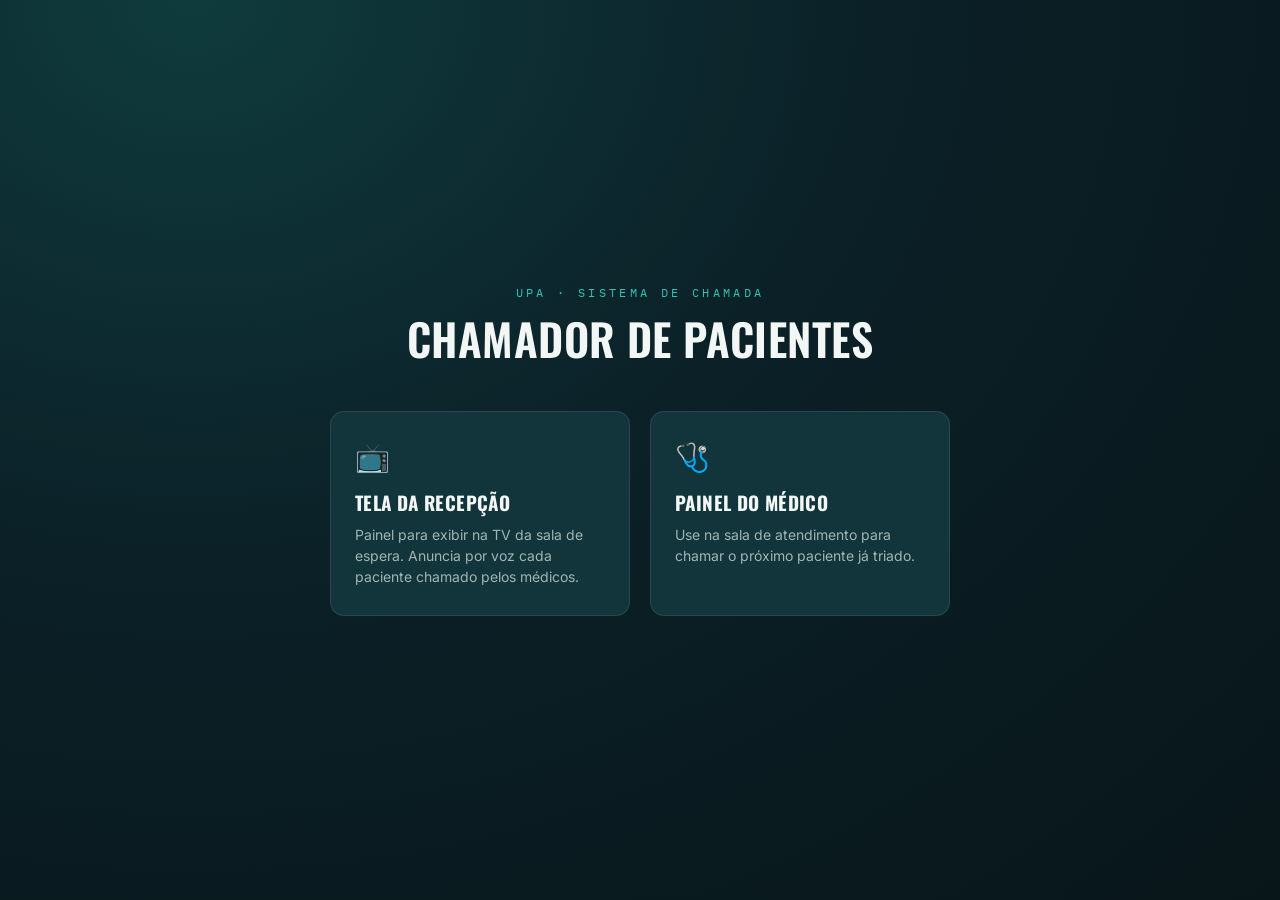
==== index.html @ a8282a75 "Add files via upload" ====
<!DOCTYPE html>
<html lang="pt-BR">
<head>
<meta charset="UTF-8">
<meta name="viewport" content="width=device-width, initial-scale=1.0">
<title>Chamador de Pacientes · UPA</title>
<link rel="preconnect" href="https://fonts.googleapis.com">
<link rel="preconnect" href="https://fonts.gstatic.com" crossorigin>
<link href="https://fonts.googleapis.com/css2?family=Oswald:wght@500;600;700&family=Inter:wght@400;500;600;700&family=IBM+Plex+Mono:wght@400;500&display=swap" rel="stylesheet">
<style>
  :root{
    --bg-0:#081619;
    --bg-1:#0B2027;
    --bg-2:#0F3B3D;
    --card:#12343B;
    --card-2:#163C42;
    --line:rgba(242,247,245,0.10);
    --ink:#F2F7F5;
    --ink-dim:#9FB6B4;
    --ink-dimmer:#6E8B89;
    --amber:#F2A93B;
    --amber-dim:#8A6321;
    --teal:#2EC4B6;
    --danger:#E1595A;
    --radius:14px;
  }
  *{box-sizing:border-box;}
  html,body{height:100%;}
  body{
    margin:0;
    background:radial-gradient(120% 140% at 15% 0%, var(--bg-2) 0%, var(--bg-1) 45%, var(--bg-0) 100%);
    color:var(--ink);
    font-family:'Inter',system-ui,sans-serif;
    min-height:100vh;
    -webkit-font-smoothing:antialiased;
  }
  .mono{font-family:'IBM Plex Mono',monospace;}
  .display-font{font-family:'Oswald',sans-serif; text-transform:uppercase; letter-spacing:0.02em;}
  button{font-family:inherit; cursor:pointer;}
  input{font-family:inherit;}
  a{color:inherit;}

  /* ---------- layout shells ---------- */
  #app{min-height:100vh; display:flex; flex-direction:column;}
  .hidden{display:none !important;}

  /* ---------- MODE SELECT ---------- */
  .select-wrap{
    flex:1; display:flex; flex-direction:column; align-items:center; justify-content:center;
    padding:32px 20px; gap:40px; text-align:center;
  }
  .select-eyebrow{
    color:var(--teal); font-family:'IBM Plex Mono',monospace; font-size:12px;
    letter-spacing:0.28em; text-transform:uppercase;
  }
  .select-title{
    font-family:'Oswald',sans-serif; font-weight:600; text-transform:uppercase;
    font-size:clamp(28px,5vw,44px); letter-spacing:0.01em; margin:6px 0 0 0;
  }
  .select-cards{
    display:flex; gap:20px; flex-wrap:wrap; justify-content:center; max-width:760px;
  }
  .select-card{
    width:300px; background:var(--card); border:1px solid var(--line); border-radius:var(--radius);
    padding:28px 24px; text-align:left; transition:transform .15s ease, border-color .15s ease, background .15s ease;
    text-decoration:none; display:block;
  }
  .select-card:hover{transform:translateY(-3px); border-color:var(--teal); background:var(--card-2);}
  .select-card .icon{font-size:28px; display:block; margin-bottom:14px;}
  .select-card h3{font-family:'Oswald',sans-serif; text-transform:uppercase; font-size:19px; margin:0 0 8px 0; letter-spacing:0.02em;}
  .select-card p{color:var(--ink-dim); font-size:14px; line-height:1.5; margin:0;}

  /* ---------- RECEPTION ---------- */
  .rec-wrap{flex:1; display:flex; flex-direction:column; padding:28px clamp(20px,4vw,56px); position:relative;}
  .rec-header{display:flex; align-items:center; justify-content:space-between; margin-bottom:clamp(20px,4vh,48px);}
  .brand{display:flex; align-items:center; gap:10px;}
  .brand .dot{width:9px; height:9px; border-radius:50%; background:var(--teal); box-shadow:0 0 0 4px rgba(46,196,182,0.15);}
  .brand span{font-family:'IBM Plex Mono',monospace; font-size:13px; letter-spacing:0.14em; color:var(--ink-dim); text-transform:uppercase;}
  .rec-clock{font-family:'IBM Plex Mono',monospace; font-size:15px; color:var(--ink-dim);}

  .rec-body{flex:1; display:grid; grid-template-columns:1.6fr 1fr; gap:clamp(20px,3vw,40px); min-height:0;}
  @media (max-width:820px){ .rec-body{grid-template-columns:1fr;} }

  .now-card{
    background:linear-gradient(180deg, var(--card-2) 0%, var(--card) 100%);
    border:1px solid var(--line); border-radius:20px;
    display:flex; flex-direction:column; align-items:center; justify-content:center;
    padding:clamp(24px,5vh,60px) 20px; text-align:center; position:relative; overflow:hidden;
  }
  .now-card::before{
    content:""; position:absolute; inset:0;
    background:radial-gradient(60% 60% at 50% 0%, rgba(242,169,59,0.10), transparent 70%);
    pointer-events:none;
  }
  .now-eyebrow{
    font-family:'IBM Plex Mono',monospace; font-size:13px; letter-spacing:0.3em; color:var(--amber);
    text-transform:uppercase; margin-bottom:18px;
  }
  .now-sala{
    font-family:'Oswald',sans-serif; font-weight:500; text-transform:uppercase;
    font-size:clamp(18px,2.4vw,26px); color:var(--ink-dim); letter-spacing:0.1em; margin-bottom:6px;
  }
  .now-sala b{color:var(--teal); font-weight:600;}
  .now-name{
    font-family:'Oswald',sans-serif; font-weight:700; text-transform:uppercase;
    font-size:clamp(34px,7vw,88px); line-height:1.02; letter-spacing:0.01em; color:var(--ink);
    margin:10px 0 0 0; word-break:break-word;
  }
  .now-name .letter{
    display:inline-block; opacity:0; transform:translateY(18px);
    animation:letterIn .45s cubic-bezier(.2,.8,.2,1) forwards;
  }
  @keyframes letterIn{ to{opacity:1; transform:translateY(0);} }
  .now-empty{color:var(--ink-dimmer); font-family:'Oswald',sans-serif; text-transform:uppercase; font-size:clamp(20px,3vw,30px); letter-spacing:0.05em;}
  .now-time{margin-top:22px; font-family:'IBM Plex Mono',monospace; font-size:13px; color:var(--ink-dimmer);}

  .hist-card{background:var(--card); border:1px solid var(--line); border-radius:20px; padding:22px; display:flex; flex-direction:column; min-height:0;}
  .hist-title{font-family:'IBM Plex Mono',monospace; font-size:12px; letter-spacing:0.2em; color:var(--ink-dimmer); text-transform:uppercase; margin-bottom:14px;}
  .hist-list{list-style:none; margin:0; padding:0; overflow-y:auto; flex:1; display:flex; flex-direction:column; gap:2px;}
  .hist-item{display:flex; align-items:baseline; justify-content:space-between; gap:12px; padding:13px 4px; border-bottom:1px solid var(--line);}
  .hist-item:last-child{border-bottom:none;}
  .hist-name{font-weight:600; font-size:16px;}
  .hist-meta{display:flex; align-items:baseline; gap:10px; flex-shrink:0;}
  .hist-sala{font-family:'IBM Plex Mono',monospace; font-size:13px; color:var(--teal);}
  .hist-time{font-family:'IBM Plex Mono',monospace; font-size:12px; color:var(--ink-dimmer);}
  .hist-empty{color:var(--ink-dimmer); font-size:14px; padding:8px 4px;}

  .rec-overlay{
    position:absolute; inset:0; background:var(--bg-0); display:flex; flex-direction:column;
    align-items:center; justify-content:center; gap:18px; text-align:center; padding:24px; z-index:10;
  }
  .rec-overlay p{color:var(--ink-dim); max-width:380px; font-size:14px; line-height:1.5; margin:0;}
  .btn-activate{
    background:var(--amber); color:#231402; border:none; border-radius:10px; padding:16px 30px;
    font-family:'Oswald',sans-serif; text-transform:uppercase; letter-spacing:0.05em; font-weight:600; font-size:16px;
  }
  .btn-activate:hover{filter:brightness(1.08);}
  .back-link-rec{position:absolute; top:20px; right:24px; font-size:12px; color:var(--ink-dimmer); font-family:'IBM Plex Mono',monospace; text-decoration:none;}

  /* ---------- DOCTOR PANEL ---------- */
  .doc-wrap{flex:1; display:flex; justify-content:center; padding:24px 16px 60px;}
  .doc-col{width:100%; max-width:460px; display:flex; flex-direction:column; gap:18px;}
  .doc-header{display:flex; align-items:center; justify-content:space-between; padding:6px 2px 8px;}
  .doc-header a{font-size:12px; color:var(--ink-dimmer); font-family:'IBM Plex Mono',monospace; text-decoration:none;}
  .doc-title{font-family:'Oswald',sans-serif; text-transform:uppercase; font-weight:600; font-size:22px; letter-spacing:0.02em; margin:0;}

  .doc-card{background:var(--card); border:1px solid var(--line); border-radius:var(--radius); padding:22px;}
  .field{margin-bottom:16px;}
  .field:last-child{margin-bottom:0;}
  .field label{display:block; font-size:12px; letter-spacing:0.1em; text-transform:uppercase; color:var(--ink-dimmer); margin-bottom:8px; font-family:'IBM Plex Mono',monospace;}
  .field input{
    width:100%; background:var(--bg-1); border:1px solid var(--line); border-radius:9px; color:var(--ink);
    padding:13px 14px; font-size:16px; outline:none; transition:border-color .15s ease;
  }
  .field input:focus{border-color:var(--teal);}
  .field.sala input{max-width:120px; text-align:center; font-family:'IBM Plex Mono',monospace; font-size:18px;}

  .btn-call{
    width:100%; background:var(--teal); color:#04211E; border:none; border-radius:10px;
    padding:16px; font-family:'Oswald',sans-serif; text-transform:uppercase; letter-spacing:0.05em;
    font-weight:600; font-size:17px; margin-top:6px; transition:filter .15s ease, transform .1s ease;
  }
  .btn-call:hover{filter:brightness(1.08);}
  .btn-call:active{transform:scale(0.99);}
  .btn-call:disabled{background:var(--card-2); color:var(--ink-dimmer); cursor:not-allowed;}

  .toast{
    font-size:13px; color:var(--teal); font-family:'IBM Plex Mono',monospace; text-align:center;
    min-height:18px; opacity:0; transition:opacity .2s ease;
  }
  .toast.show{opacity:1;}
  .toast.err{color:var(--danger);}

  .mine-title{font-family:'IBM Plex Mono',monospace; font-size:12px; letter-spacing:0.16em; color:var(--ink-dimmer); text-transform:uppercase; margin:4px 2px 2px;}
  .mine-list{list-style:none; margin:0; padding:0; display:flex; flex-direction:column; gap:8px;}
  .mine-item{
    background:var(--card); border:1px solid var(--line); border-radius:10px; padding:12px 14px;
    display:flex; align-items:center; justify-content:space-between; gap:10px;
  }
  .mine-info .name{font-weight:600; font-size:14px;}
  .mine-info .time{font-family:'IBM Plex Mono',monospace; font-size:11px; color:var(--ink-dimmer); margin-top:2px;}
  .btn-recall{
    background:transparent; border:1px solid var(--line); color:var(--ink-dim); border-radius:8px;
    padding:8px 12px; font-size:12px; white-space:nowrap; flex-shrink:0;
  }
  .btn-recall:hover{border-color:var(--amber); color:var(--amber);}
  .mine-empty{color:var(--ink-dimmer); font-size:13px; padding:4px 2px;}
</style>
</head>
<body>
<div id="app">

  <!-- ============ MODE SELECT ============ -->
  <section id="view-select" class="select-wrap hidden">
    <div>
      <div class="select-eyebrow">UPA · Sistema de Chamada</div>
      <h1 class="select-title">Chamador de Pacientes</h1>
    </div>
    <div class="select-cards">
      <a class="select-card" href="#recepcao">
        <span class="icon">📺</span>
        <h3>Tela da Recepção</h3>
        <p>Painel para exibir na TV da sala de espera. Anuncia por voz cada paciente chamado pelos médicos.</p>
      </a>
      <a class="select-card" href="#medico">
        <span class="icon">🩺</span>
        <h3>Painel do Médico</h3>
        <p>Use na sala de atendimento para chamar o próximo paciente já triado.</p>
      </a>
    </div>
  </section>

  <!-- ============ RECEPTION ============ -->
  <section id="view-recepcao" class="rec-wrap hidden">
    <a href="#" class="back-link-rec">← trocar painel</a>
    <div class="rec-header">
      <div class="brand"><span class="dot"></span><span>UPA · Chamador de Pacientes</span></div>
      <div class="rec-clock" id="rec-clock">--:--:--</div>
    </div>
    <div class="rec-body">
      <div class="now-card">
        <div class="now-eyebrow">Chamando agora</div>
        <div id="now-content">
          <div class="now-empty">Aguardando chamado…</div>
        </div>
        <div class="now-time" id="now-time"></div>
      </div>
      <div class="hist-card">
        <div class="hist-title">Chamados anteriores</div>
        <ul class="hist-list" id="hist-list">
          <li class="hist-empty">Nenhum chamado ainda.</li>
        </ul>
      </div>
    </div>

    <div class="rec-overlay" id="rec-overlay">
      <div class="select-eyebrow">Tela da Recepção</div>
      <h2 class="select-title" style="font-size:clamp(22px,4vw,32px);">Ativar chamador</h2>
      <p>Toque no botão para ativar o som e a voz de chamada. Deixe esta tela aberta na TV da recepção.</p>
      <button class="btn-activate" id="btn-activate">🔊 Ativar painel</button>
    </div>
  </section>

  <!-- ============ DOCTOR PANEL ============ -->
  <section id="view-medico" class="doc-wrap hidden">
    <div class="doc-col">
      <div class="doc-header">
        <h2 class="doc-title">Painel do Médico</h2>
        <a href="#">trocar painel</a>
      </div>

      <div class="doc-card">
        <div class="field sala">
          <label for="input-sala">Sua sala</label>
          <input id="input-sala" type="text" inputmode="numeric" placeholder="Ex: 4" maxlength="6">
        </div>
        <div class="field">
          <label for="input-nome">Nome do paciente</label>
          <input id="input-nome" type="text" placeholder="Nome completo" autocomplete="off">
        </div>
        <button class="btn-call" id="btn-chamar" disabled>🔊 Chamar paciente</button>
        <div class="toast" id="doc-toast"></div>
      </div>

      <div>
        <div class="mine-title">Seus últimos chamados</div>
        <ul class="mine-list" id="mine-list">
          <li class="mine-empty">Você ainda não chamou nenhum paciente.</li>
        </ul>
      </div>
    </div>
  </section>

</div>

<script>
(function(){
  "use strict";

  var CALL_PREFIX = "upa-chamado:";
  var SALA_KEY = "upa-medico-sala";
  var PRUNE_AGE_MS = 12 * 60 * 60 * 1000; // apaga chamados com mais de 12h (limpeza, não afeta o plantão atual)

  // ---------------- storage helpers ----------------
  // Cada chamado é gravado em sua PRÓPRIA chave (upa-chamado:<timestamp>-<random>).
  // Assim, dois médicos chamando ao mesmo tempo nunca se sobrescrevem: não há
  // leitura-modificação-escrita de uma lista compartilhada, cada gravação é isolada.
  var callCache = {};   // key -> entry
  var sortedKeys = [];  // chaves ordenadas cronologicamente (o prefixo é o timestamp)

  async function refreshCache(){
    try{
      var listRes = await window.storage.list(CALL_PREFIX, true);
      var keys = (listRes && listRes.keys) || [];
      var newKeys = keys.filter(function(k){ return !(k in callCache); });
      if(newKeys.length){
        await Promise.all(newKeys.map(async function(k){
          try{
            var r = await window.storage.get(k, true);
            if(r && r.value) callCache[k] = JSON.parse(r.value);
          }catch(e){ /* tenta de novo na próxima consulta */ }
        }));
      }
      // remove do cache local chaves que já não existem remotamente (ex: limpeza)
      Object.keys(callCache).forEach(function(k){
        if(keys.indexOf(k) === -1) delete callCache[k];
      });
      sortedKeys = Object.keys(callCache).sort();
      return true;
    }catch(e){
      return false;
    }
  }

  function getSortedLog(){
    return sortedKeys.map(function(k){ return callCache[k]; });
  }

  async function appendCall(nome, sala){
    var key = CALL_PREFIX + Date.now() + "-" + Math.random().toString(36).slice(2,8);
    var entry = { key: key, nome: nome, sala: sala, ts: Date.now() };
    await window.storage.set(key, JSON.stringify(entry), true);
    callCache[key] = entry;
    sortedKeys = Object.keys(callCache).sort();
    return entry;
  }

  async function pruneOld(){
    var now = Date.now();
    var toDelete = Object.keys(callCache).filter(function(k){
      return (now - callCache[k].ts) > PRUNE_AGE_MS;
    });
    for(var i = 0; i < toDelete.length; i++){
      try{
        await window.storage.delete(toDelete[i], true);
        delete callCache[toDelete[i]];
      }catch(e){ /* tenta de novo na próxima limpeza */ }
    }
    sortedKeys = Object.keys(callCache).sort();
  }

  async function getSala(){
    try{
      var res = await window.storage.get(SALA_KEY, false);
      return res && res.value ? res.value : "";
    }catch(e){ return ""; }
  }

  async function saveSala(v){
    try{ await window.storage.set(SALA_KEY, v, false); }catch(e){}
  }

  // ---------------- routing ----------------
  var views = {
    select: document.getElementById("view-select"),
    recepcao: document.getElementById("view-recepcao"),
    medico: document.getElementById("view-medico")
  };

  function route(){
    var hash = (location.hash || "").replace("#","");
    var mode = (hash === "recepcao" || hash === "medico") ? hash : "select";
    Object.keys(views).forEach(function(k){
      views[k].classList.toggle("hidden", k !== mode);
    });
    if(mode === "recepcao") initReception();
    if(mode === "medico") initMedico();
  }
  window.addEventListener("hashchange", route);

  // ============================================================
  // RECEPTION VIEW
  // ============================================================
  var recInitialized = false;
  var recPollTimer = null;
  var lastSeenKey = null;
  var speechQueue = [];
  var isSpeaking = false;
  var ptVoice = null;

  function pickVoice(){
    if(!("speechSynthesis" in window)) return;
    var voices = window.speechSynthesis.getVoices();
    ptVoice = voices.find(function(v){ return v.lang && v.lang.toLowerCase().indexOf("pt-br") === 0; })
           || voices.find(function(v){ return v.lang && v.lang.toLowerCase().indexOf("pt") === 0; })
           || null;
  }
  if("speechSynthesis" in window){
    window.speechSynthesis.onvoiceschanged = pickVoice;
    pickVoice();
  }

  function beep(){
    try{
      var ctx = window.__upaAudioCtx || (window.__upaAudioCtx = new (window.AudioContext || window.webkitAudioContext)());
      var t0 = ctx.currentTime;
      [880, 1318.5].forEach(function(freq, i){
        var osc = ctx.createOscillator();
        var gain = ctx.createGain();
        osc.type = "sine";
        osc.frequency.value = freq;
        gain.gain.setValueAtTime(0.0001, t0 + i*0.16);
        gain.gain.exponentialRampToValueAtTime(0.22, t0 + i*0.16 + 0.02);
        gain.gain.exponentialRampToValueAtTime(0.0001, t0 + i*0.16 + 0.16);
        osc.connect(gain).connect(ctx.destination);
        osc.start(t0 + i*0.16);
        osc.stop(t0 + i*0.16 + 0.18);
      });
    }catch(e){}
  }

  function speakText(text, onend){
    if(!("speechSynthesis" in window)){ if(onend) onend(); return; }
    var utter = new SpeechSynthesisUtterance(text);
    utter.lang = "pt-BR";
    if(ptVoice) utter.voice = ptVoice;
    utter.rate = 0.95;
    utter.pitch = 1;
    utter.onend = function(){ if(onend) onend(); };
    utter.onerror = function(){ if(onend) onend(); };
    window.speechSynthesis.speak(utter);
  }

  function processSpeechQueue(){
    if(isSpeaking || speechQueue.length === 0) return;
    isSpeaking = true;
    var entry = speechQueue.shift();
    beep();
    setTimeout(function(){
      var text = "Paciente " + entry.nome + ". Dirija-se à sala " + entry.sala + ". Repetindo: sala " + entry.sala + ".";
      speakText(text, function(){
        isSpeaking = false;
        processSpeechQueue();
      });
    }, 500);
  }

  function renderNow(entry){
    var content = document.getElementById("now-content");
    var timeEl = document.getElementById("now-time");
    if(!entry){
      content.innerHTML = '<div class="now-empty">Aguardando chamado…</div>';
      timeEl.textContent = "";
      return;
    }
    var letters = entry.nome.split("").map(function(ch, i){
      var safe = ch === " " ? "&nbsp;" : ch;
      return '<span class="letter" style="animation-delay:' + (i*35) + 'ms">' + safe + '</span>';
    }).join("");
    content.innerHTML =
      '<div class="now-sala">SALA <b>' + entry.sala + '</b></div>' +
      '<div class="now-name">' + letters + '</div>';
    timeEl.textContent = new Date(entry.ts).toLocaleTimeString("pt-BR");
  }

  function renderHistory(log){
    var list = document.getElementById("hist-list");
    var items = log.slice().reverse().slice(1, 7); // exclude the current one, next 6
    if(items.length === 0){
      list.innerHTML = '<li class="hist-empty">Nenhum outro chamado ainda.</li>';
      return;
    }
    list.innerHTML = items.map(function(e){
      return '<li class="hist-item">' +
        '<span class="hist-name">' + escapeHtml(e.nome) + '</span>' +
        '<span class="hist-meta"><span class="hist-sala mono">SALA ' + escapeHtml(String(e.sala)) + '</span>' +
        '<span class="hist-time">' + new Date(e.ts).toLocaleTimeString("pt-BR", {hour:"2-digit", minute:"2-digit"}) + '</span></span>' +
      '</li>';
    }).join("");
  }

  function escapeHtml(s){
    return String(s).replace(/[&<>"']/g, function(c){
      return {"&":"&amp;","<":"&lt;",">":"&gt;","\"":"&quot;","'":"&#39;"}[c];
    });
  }

  async function pollReception(){
    var log = await getLog();
    if(log.length === 0){
      renderNow(null);
      renderHistory([]);
      return;
    }
    var last = log[log.length - 1];
    renderNow(last);
    renderHistory(log);

    if(lastSeenId === null){
      // first poll after activation: don't replay old history, just show latest silently
      lastSeenId = last.id;
      return;
    }
    if(last.id !== lastSeenId){
      var lastIdx = log.findIndex(function(e){ return e.id === lastSeenId; });
      var newOnes = lastIdx === -1 ? [last] : log.slice(lastIdx + 1);
      newOnes.forEach(function(e){ speechQueue.push(e); });
      processSpeechQueue();
      lastSeenId = last.id;
    }
  }

  function tickClock(){
    var el = document.getElementById("rec-clock");
    if(el) el.textContent = new Date().toLocaleTimeString("pt-BR");
  }

  function initReception(){
    if(recInitialized) return;
    recInitialized = true;
    tickClock();
    setInterval(tickClock, 1000);

    document.getElementById("btn-activate").addEventListener("click", function(){
      // user-gesture unlock for audio + speech
      try{
        var ctx = window.__upaAudioCtx || (window.__upaAudioCtx = new (window.AudioContext || window.webkitAudioContext)());
        if(ctx.state === "suspended") ctx.resume();
      }catch(e){}
      if("speechSynthesis" in window){
        var warm = new SpeechSynthesisUtterance(" ");
        window.speechSynthesis.speak(warm);
      }
      document.getElementById("rec-overlay").classList.add("hidden");
      pollReception();
      recPollTimer = setInterval(pollReception, 2500);
    });
  }

  // ============================================================
  // DOCTOR VIEW
  // ============================================================
  var docInitialized = false;

  function showToast(msg, isErr){
    var t = document.getElementById("doc-toast");
    t.textContent = msg;
    t.classList.remove("err");
    if(isErr) t.classList.add("err");
    t.classList.add("show");
    setTimeout(function(){ t.classList.remove("show"); }, 2200);
  }

  async function renderMine(){
    var salaInput = document.getElementById("input-sala");
    var sala = salaInput.value.trim();
    var list = document.getElementById("mine-list");
    var log = await getLog();
    var mine = log.filter(function(e){ return sala && String(e.sala) === sala; }).slice().reverse().slice(0, 6);
    if(mine.length === 0){
      list.innerHTML = '<li class="mine-empty">Você ainda não chamou nenhum paciente.</li>';
      return;
    }
    list.innerHTML = mine.map(function(e){
      return '<li class="mine-item">' +
        '<div class="mine-info"><div class="name">' + escapeHtml(e.nome) + '</div>' +
        '<div class="time">' + new Date(e.ts).toLocaleTimeString("pt-BR", {hour:"2-digit", minute:"2-digit"}) + '</div></div>' +
        '<button class="btn-recall" data-nome="' + escapeHtml(e.nome) + '">🔁 Chamar de novo</button>' +
      '</li>';
    }).join("");

    Array.prototype.forEach.call(list.querySelectorAll(".btn-recall"), function(btn){
      btn.addEventListener("click", function(){
        doCall(btn.getAttribute("data-nome"));
      });
    });
  }

  function updateButtonState(){
    var sala = document.getElementById("input-sala").value.trim();
    var nome = document.getElementById("input-nome").value.trim();
    document.getElementById("btn-chamar").disabled = !(sala && nome);
  }

  async function doCall(nomeOverride){
    var salaInput = document.getElementById("input-sala");
    var nomeInput = document.getElementById("input-nome");
    var sala = salaInput.value.trim();
    var nome = (nomeOverride !== undefined ? nomeOverride : nomeInput.value.trim());
    if(!sala || !nome) return;
    var btn = document.getElementById("btn-chamar");
    btn.disabled = true;
    try{
      await appendCall(nome, sala);
      showToast("Chamado enviado — " + nome, false);
      if(nomeOverride === undefined){
        nomeInput.value = "";
        nomeInput.focus();
      }
      renderMine();
    }catch(e){
      showToast("Falha ao enviar. Tente novamente.", true);
    }
    updateButtonState();
  }

  function initMedico(){
    if(docInitialized) return;
    docInitialized = true;

    var salaInput = document.getElementById("input-sala");
    var nomeInput = document.getElementById("input-nome");

    getSala().then(function(v){
      if(v){ salaInput.value = v; renderMine(); }
    });

    salaInput.addEventListener("input", function(){
      updateButtonState();
    });
    salaInput.addEventListener("change", function(){
      saveSala(salaInput.value.trim());
      renderMine();
    });
    nomeInput.addEventListener("input", updateButtonState);
    nomeInput.addEventListener("keydown", function(e){
      if(e.key === "Enter") doCall();
    });

    document.getElementById("btn-chamar").addEventListener("click", function(){ doCall(); });

    setInterval(renderMine, 6000);
  }

  route();
})();
</script>
</body>
</html>
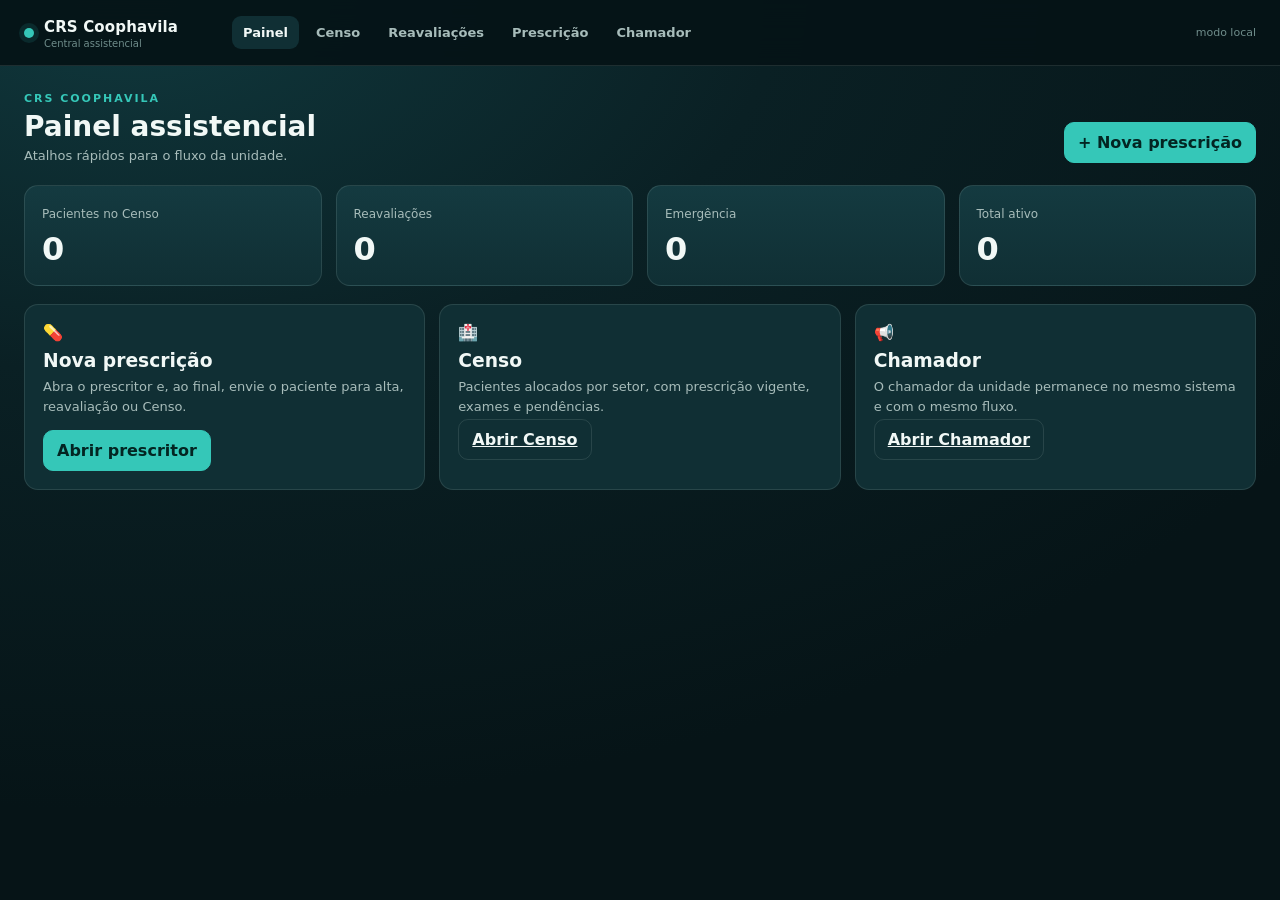
==== commit f35b3cb7: "feat: evolve CRS chamador into assistential central" ====
--- a/index.html
+++ b/index.html
@@ -2,628 +2,265 @@
 <html lang="pt-BR">
 <head>
 <meta charset="UTF-8">
-<meta name="viewport" content="width=device-width, initial-scale=1.0">
-<title>Chamador de Pacientes · UPA</title>
-<link rel="preconnect" href="https://fonts.googleapis.com">
-<link rel="preconnect" href="https://fonts.gstatic.com" crossorigin>
-<link href="https://fonts.googleapis.com/css2?family=Oswald:wght@500;600;700&family=Inter:wght@400;500;600;700&family=IBM+Plex+Mono:wght@400;500&display=swap" rel="stylesheet">
+<meta name="viewport" content="width=device-width,initial-scale=1,viewport-fit=cover">
+<title>Central CRS Coophavila</title>
 <style>
-  :root{
-    --bg-0:#081619;
-    --bg-1:#0B2027;
-    --bg-2:#0F3B3D;
-    --card:#12343B;
-    --card-2:#163C42;
-    --line:rgba(242,247,245,0.10);
-    --ink:#F2F7F5;
-    --ink-dim:#9FB6B4;
-    --ink-dimmer:#6E8B89;
-    --amber:#F2A93B;
-    --amber-dim:#8A6321;
-    --teal:#2EC4B6;
-    --danger:#E1595A;
-    --radius:14px;
-  }
-  *{box-sizing:border-box;}
-  html,body{height:100%;}
-  body{
-    margin:0;
-    background:radial-gradient(120% 140% at 15% 0%, var(--bg-2) 0%, var(--bg-1) 45%, var(--bg-0) 100%);
-    color:var(--ink);
-    font-family:'Inter',system-ui,sans-serif;
-    min-height:100vh;
-    -webkit-font-smoothing:antialiased;
-  }
-  .mono{font-family:'IBM Plex Mono',monospace;}
-  .display-font{font-family:'Oswald',sans-serif; text-transform:uppercase; letter-spacing:0.02em;}
-  button{font-family:inherit; cursor:pointer;}
-  input{font-family:inherit;}
-  a{color:inherit;}
-
-  /* ---------- layout shells ---------- */
-  #app{min-height:100vh; display:flex; flex-direction:column;}
-  .hidden{display:none !important;}
-
-  /* ---------- MODE SELECT ---------- */
-  .select-wrap{
-    flex:1; display:flex; flex-direction:column; align-items:center; justify-content:center;
-    padding:32px 20px; gap:40px; text-align:center;
-  }
-  .select-eyebrow{
-    color:var(--teal); font-family:'IBM Plex Mono',monospace; font-size:12px;
-    letter-spacing:0.28em; text-transform:uppercase;
-  }
-  .select-title{
-    font-family:'Oswald',sans-serif; font-weight:600; text-transform:uppercase;
-    font-size:clamp(28px,5vw,44px); letter-spacing:0.01em; margin:6px 0 0 0;
-  }
-  .select-cards{
-    display:flex; gap:20px; flex-wrap:wrap; justify-content:center; max-width:760px;
-  }
-  .select-card{
-    width:300px; background:var(--card); border:1px solid var(--line); border-radius:var(--radius);
-    padding:28px 24px; text-align:left; transition:transform .15s ease, border-color .15s ease, background .15s ease;
-    text-decoration:none; display:block;
-  }
-  .select-card:hover{transform:translateY(-3px); border-color:var(--teal); background:var(--card-2);}
-  .select-card .icon{font-size:28px; display:block; margin-bottom:14px;}
-  .select-card h3{font-family:'Oswald',sans-serif; text-transform:uppercase; font-size:19px; margin:0 0 8px 0; letter-spacing:0.02em;}
-  .select-card p{color:var(--ink-dim); font-size:14px; line-height:1.5; margin:0;}
-
-  /* ---------- RECEPTION ---------- */
-  .rec-wrap{flex:1; display:flex; flex-direction:column; padding:28px clamp(20px,4vw,56px); position:relative;}
-  .rec-header{display:flex; align-items:center; justify-content:space-between; margin-bottom:clamp(20px,4vh,48px);}
-  .brand{display:flex; align-items:center; gap:10px;}
-  .brand .dot{width:9px; height:9px; border-radius:50%; background:var(--teal); box-shadow:0 0 0 4px rgba(46,196,182,0.15);}
-  .brand span{font-family:'IBM Plex Mono',monospace; font-size:13px; letter-spacing:0.14em; color:var(--ink-dim); text-transform:uppercase;}
-  .rec-clock{font-family:'IBM Plex Mono',monospace; font-size:15px; color:var(--ink-dim);}
-
-  .rec-body{flex:1; display:grid; grid-template-columns:1.6fr 1fr; gap:clamp(20px,3vw,40px); min-height:0;}
-  @media (max-width:820px){ .rec-body{grid-template-columns:1fr;} }
-
-  .now-card{
-    background:linear-gradient(180deg, var(--card-2) 0%, var(--card) 100%);
-    border:1px solid var(--line); border-radius:20px;
-    display:flex; flex-direction:column; align-items:center; justify-content:center;
-    padding:clamp(24px,5vh,60px) 20px; text-align:center; position:relative; overflow:hidden;
-  }
-  .now-card::before{
-    content:""; position:absolute; inset:0;
-    background:radial-gradient(60% 60% at 50% 0%, rgba(242,169,59,0.10), transparent 70%);
-    pointer-events:none;
-  }
-  .now-eyebrow{
-    font-family:'IBM Plex Mono',monospace; font-size:13px; letter-spacing:0.3em; color:var(--amber);
-    text-transform:uppercase; margin-bottom:18px;
-  }
-  .now-sala{
-    font-family:'Oswald',sans-serif; font-weight:500; text-transform:uppercase;
-    font-size:clamp(18px,2.4vw,26px); color:var(--ink-dim); letter-spacing:0.1em; margin-bottom:6px;
-  }
-  .now-sala b{color:var(--teal); font-weight:600;}
-  .now-name{
-    font-family:'Oswald',sans-serif; font-weight:700; text-transform:uppercase;
-    font-size:clamp(34px,7vw,88px); line-height:1.02; letter-spacing:0.01em; color:var(--ink);
-    margin:10px 0 0 0; word-break:break-word;
-  }
-  .now-name .letter{
-    display:inline-block; opacity:0; transform:translateY(18px);
-    animation:letterIn .45s cubic-bezier(.2,.8,.2,1) forwards;
-  }
-  @keyframes letterIn{ to{opacity:1; transform:translateY(0);} }
-  .now-empty{color:var(--ink-dimmer); font-family:'Oswald',sans-serif; text-transform:uppercase; font-size:clamp(20px,3vw,30px); letter-spacing:0.05em;}
-  .now-time{margin-top:22px; font-family:'IBM Plex Mono',monospace; font-size:13px; color:var(--ink-dimmer);}
-
-  .hist-card{background:var(--card); border:1px solid var(--line); border-radius:20px; padding:22px; display:flex; flex-direction:column; min-height:0;}
-  .hist-title{font-family:'IBM Plex Mono',monospace; font-size:12px; letter-spacing:0.2em; color:var(--ink-dimmer); text-transform:uppercase; margin-bottom:14px;}
-  .hist-list{list-style:none; margin:0; padding:0; overflow-y:auto; flex:1; display:flex; flex-direction:column; gap:2px;}
-  .hist-item{display:flex; align-items:baseline; justify-content:space-between; gap:12px; padding:13px 4px; border-bottom:1px solid var(--line);}
-  .hist-item:last-child{border-bottom:none;}
-  .hist-name{font-weight:600; font-size:16px;}
-  .hist-meta{display:flex; align-items:baseline; gap:10px; flex-shrink:0;}
-  .hist-sala{font-family:'IBM Plex Mono',monospace; font-size:13px; color:var(--teal);}
-  .hist-time{font-family:'IBM Plex Mono',monospace; font-size:12px; color:var(--ink-dimmer);}
-  .hist-empty{color:var(--ink-dimmer); font-size:14px; padding:8px 4px;}
-
-  .rec-overlay{
-    position:absolute; inset:0; background:var(--bg-0); display:flex; flex-direction:column;
-    align-items:center; justify-content:center; gap:18px; text-align:center; padding:24px; z-index:10;
-  }
-  .rec-overlay p{color:var(--ink-dim); max-width:380px; font-size:14px; line-height:1.5; margin:0;}
-  .btn-activate{
-    background:var(--amber); color:#231402; border:none; border-radius:10px; padding:16px 30px;
-    font-family:'Oswald',sans-serif; text-transform:uppercase; letter-spacing:0.05em; font-weight:600; font-size:16px;
-  }
-  .btn-activate:hover{filter:brightness(1.08);}
-  .back-link-rec{position:absolute; top:20px; right:24px; font-size:12px; color:var(--ink-dimmer); font-family:'IBM Plex Mono',monospace; text-decoration:none;}
-
-  /* ---------- DOCTOR PANEL ---------- */
-  .doc-wrap{flex:1; display:flex; justify-content:center; padding:24px 16px 60px;}
-  .doc-col{width:100%; max-width:460px; display:flex; flex-direction:column; gap:18px;}
-  .doc-header{display:flex; align-items:center; justify-content:space-between; padding:6px 2px 8px;}
-  .doc-header a{font-size:12px; color:var(--ink-dimmer); font-family:'IBM Plex Mono',monospace; text-decoration:none;}
-  .doc-title{font-family:'Oswald',sans-serif; text-transform:uppercase; font-weight:600; font-size:22px; letter-spacing:0.02em; margin:0;}
-
-  .doc-card{background:var(--card); border:1px solid var(--line); border-radius:var(--radius); padding:22px;}
-  .field{margin-bottom:16px;}
-  .field:last-child{margin-bottom:0;}
-  .field label{display:block; font-size:12px; letter-spacing:0.1em; text-transform:uppercase; color:var(--ink-dimmer); margin-bottom:8px; font-family:'IBM Plex Mono',monospace;}
-  .field input{
-    width:100%; background:var(--bg-1); border:1px solid var(--line); border-radius:9px; color:var(--ink);
-    padding:13px 14px; font-size:16px; outline:none; transition:border-color .15s ease;
-  }
-  .field input:focus{border-color:var(--teal);}
-  .field.sala input{max-width:120px; text-align:center; font-family:'IBM Plex Mono',monospace; font-size:18px;}
-
-  .btn-call{
-    width:100%; background:var(--teal); color:#04211E; border:none; border-radius:10px;
-    padding:16px; font-family:'Oswald',sans-serif; text-transform:uppercase; letter-spacing:0.05em;
-    font-weight:600; font-size:17px; margin-top:6px; transition:filter .15s ease, transform .1s ease;
-  }
-  .btn-call:hover{filter:brightness(1.08);}
-  .btn-call:active{transform:scale(0.99);}
-  .btn-call:disabled{background:var(--card-2); color:var(--ink-dimmer); cursor:not-allowed;}
-
-  .toast{
-    font-size:13px; color:var(--teal); font-family:'IBM Plex Mono',monospace; text-align:center;
-    min-height:18px; opacity:0; transition:opacity .2s ease;
-  }
-  .toast.show{opacity:1;}
-  .toast.err{color:var(--danger);}
-
-  .mine-title{font-family:'IBM Plex Mono',monospace; font-size:12px; letter-spacing:0.16em; color:var(--ink-dimmer); text-transform:uppercase; margin:4px 2px 2px;}
-  .mine-list{list-style:none; margin:0; padding:0; display:flex; flex-direction:column; gap:8px;}
-  .mine-item{
-    background:var(--card); border:1px solid var(--line); border-radius:10px; padding:12px 14px;
-    display:flex; align-items:center; justify-content:space-between; gap:10px;
-  }
-  .mine-info .name{font-weight:600; font-size:14px;}
-  .mine-info .time{font-family:'IBM Plex Mono',monospace; font-size:11px; color:var(--ink-dimmer); margin-top:2px;}
-  .btn-recall{
-    background:transparent; border:1px solid var(--line); color:var(--ink-dim); border-radius:8px;
-    padding:8px 12px; font-size:12px; white-space:nowrap; flex-shrink:0;
-  }
-  .btn-recall:hover{border-color:var(--amber); color:var(--amber);}
-  .mine-empty{color:var(--ink-dimmer); font-size:13px; padding:4px 2px;}
+:root{--bg0:#061417;--bg1:#0a2024;--card:#102f34;--card2:#143a40;--line:rgba(236,248,246,.11);--ink:#f1f8f6;--dim:#a7bcba;--muted:#6f8d8b;--teal:#35c7b8;--amber:#f2a93b;--danger:#e26161;--blue:#67a8ff;--green:#68d391;--radius:14px}
+*{box-sizing:border-box}html,body{min-height:100%;margin:0;background:radial-gradient(110% 90% at 10% 0%,#10383d 0%,var(--bg1) 46%,var(--bg0) 100%);color:var(--ink);font-family:Inter,system-ui,-apple-system,BlinkMacSystemFont,"Segoe UI",sans-serif;-webkit-font-smoothing:antialiased}button,input,textarea,select{font:inherit}button{cursor:pointer}.hidden{display:none!important}.mono{font-family:ui-monospace,SFMono-Regular,Menlo,Consolas,monospace}.muted{color:var(--dim)}
+.shell{min-height:100vh}.topbar{height:66px;position:sticky;top:0;z-index:30;display:flex;align-items:center;gap:18px;padding:0 24px;background:rgba(6,20,23,.94);backdrop-filter:blur(14px);border-bottom:1px solid var(--line)}.brand{display:flex;align-items:center;gap:10px;min-width:190px}.brand-dot{width:10px;height:10px;border-radius:50%;background:var(--teal);box-shadow:0 0 0 5px rgba(53,199,184,.12)}.brand b{font-size:15px;letter-spacing:.01em}.brand small{display:block;color:var(--muted);font-size:10px;margin-top:2px}.nav{display:flex;gap:6px;overflow:auto;flex:1}.nav a{color:var(--dim);text-decoration:none;padding:9px 11px;border-radius:9px;font-size:13px;font-weight:700;white-space:nowrap}.nav a:hover,.nav a.active{background:var(--card);color:var(--ink)}.sync{font-size:11px;color:var(--muted);white-space:nowrap}.sync.ok{color:#8be0d7}.sync.err{color:#ffaaaa}.content{max-width:1440px;margin:0 auto;padding:26px 24px 60px}.page-head{display:flex;align-items:flex-end;justify-content:space-between;gap:18px;margin-bottom:22px}.eyebrow{color:var(--teal);font-size:11px;letter-spacing:.18em;text-transform:uppercase;font-weight:800}.page-head h1{margin:5px 0 0;font-size:28px}.page-head p{margin:5px 0 0;color:var(--dim);font-size:13px}.actions{display:flex;gap:8px;flex-wrap:wrap}.btn{border:1px solid var(--line);border-radius:10px;background:var(--card);color:var(--ink);padding:10px 13px;font-weight:750}.btn:hover{filter:brightness(1.08)}.btn.primary{background:var(--teal);border-color:var(--teal);color:#032522}.btn.amber{border-color:rgba(242,169,59,.5);color:#ffd181}.btn.danger{border-color:rgba(226,97,97,.5);color:#ffb0b0}.btn.blue{border-color:rgba(103,168,255,.5);color:#a8ccff}.btn.small{padding:7px 9px;font-size:12px}.grid4{display:grid;grid-template-columns:repeat(4,minmax(0,1fr));gap:14px}.metric{background:linear-gradient(180deg,var(--card2),var(--card));border:1px solid var(--line);border-radius:var(--radius);padding:17px}.metric .num{font-size:32px;font-weight:850;margin-top:8px}.metric small{color:var(--dim);font-size:12px}.quick-grid{display:grid;grid-template-columns:repeat(3,minmax(0,1fr));gap:14px;margin-top:18px}.quick{background:var(--card);border:1px solid var(--line);border-radius:var(--radius);padding:18px}.quick h3{margin:8px 0 6px}.quick p{margin:0 0 14px;color:var(--dim);font-size:13px;line-height:1.5}.sector-stack{display:flex;flex-direction:column;gap:16px}.sector{background:rgba(16,47,52,.72);border:1px solid var(--line);border-radius:16px;overflow:hidden}.sector-head{display:flex;align-items:center;justify-content:space-between;padding:15px 17px;border-bottom:1px solid var(--line);background:rgba(20,58,64,.65)}.sector-title{font-weight:850}.count{display:inline-flex;min-width:25px;height:25px;align-items:center;justify-content:center;border-radius:999px;background:rgba(255,255,255,.08);font-size:12px;margin-left:8px}.patient-list{display:flex;flex-direction:column}.patient-row{display:grid;grid-template-columns:minmax(220px,1.15fr) minmax(180px,1fr) minmax(180px,1fr) auto;gap:14px;align-items:center;padding:14px 17px;border-bottom:1px solid var(--line)}.patient-row:last-child{border-bottom:0}.patient-name{font-weight:800}.patient-meta{color:var(--muted);font-size:11px;margin-top:4px}.patient-case,.patient-pending{font-size:13px;line-height:1.35}.patient-pending{color:#ffd58c}.row-actions{display:flex;gap:6px;justify-content:flex-end}.empty{padding:28px 18px;text-align:center;color:var(--muted);font-size:13px}.review-grid{display:grid;grid-template-columns:repeat(2,minmax(0,1fr));gap:14px}.review-card{background:var(--card);border:1px solid var(--line);border-radius:14px;padding:16px}.review-card h3{margin:0 0 4px;font-size:17px}.review-card .case{margin:9px 0;color:var(--dim);font-size:13px}.review-card .time{font-size:11px;color:var(--amber)}.review-actions{display:flex;gap:7px;flex-wrap:wrap;margin-top:14px}.link-card{display:flex;align-items:center;gap:14px;background:var(--card);border:1px solid var(--line);border-radius:14px;padding:18px;text-decoration:none;color:var(--ink)}.link-card:hover{border-color:rgba(53,199,184,.5)}.link-icon{font-size:28px}.link-card h3{margin:0 0 4px}.link-card p{margin:0;color:var(--dim);font-size:13px}.links{display:grid;grid-template-columns:repeat(3,minmax(0,1fr));gap:14px}.modal{position:fixed;inset:0;background:rgba(0,8,10,.76);z-index:70;display:none;align-items:center;justify-content:center;padding:18px}.modal.show{display:flex}.modal-card{width:min(760px,100%);max-height:90vh;overflow:auto;background:#0d292d;border:1px solid var(--line);border-radius:18px;box-shadow:0 28px 90px rgba(0,0,0,.5)}.modal-head{display:flex;align-items:flex-start;justify-content:space-between;gap:12px;padding:18px 20px;border-bottom:1px solid var(--line)}.modal-head h2{margin:0;font-size:21px}.modal-body{padding:20px}.close{background:transparent;border:0;color:var(--dim);font-size:22px}.form-grid{display:grid;grid-template-columns:repeat(2,minmax(0,1fr));gap:12px}.field{display:flex;flex-direction:column;gap:6px}.field.full{grid-column:1/-1}.field label{font-size:11px;text-transform:uppercase;letter-spacing:.08em;color:var(--muted);font-weight:800}.field input,.field textarea,.field select{width:100%;background:#071d20;color:var(--ink);border:1px solid var(--line);border-radius:10px;padding:11px 12px;outline:none}.field textarea{min-height:82px;resize:vertical}.field input:focus,.field textarea:focus,.field select:focus{border-color:rgba(53,199,184,.65)}.modal-actions{display:flex;justify-content:flex-end;gap:8px;margin-top:16px;flex-wrap:wrap}.tabs{display:flex;gap:6px;border-bottom:1px solid var(--line);padding:0 20px}.tab{background:transparent;border:0;color:var(--dim);padding:12px 8px;border-bottom:2px solid transparent;font-weight:800}.tab.active{color:var(--teal);border-color:var(--teal)}.tab-pane{display:none}.tab-pane.active{display:block}.info-grid{display:grid;grid-template-columns:1fr 1fr;gap:12px}.panel{border:1px solid var(--line);border-radius:12px;background:rgba(6,20,23,.35);padding:14px}.panel h4{margin:0 0 9px}.list-plain{display:flex;flex-direction:column;gap:8px}.item{display:flex;align-items:flex-start;justify-content:space-between;gap:10px;padding:10px;border:1px solid var(--line);border-radius:10px;background:#0a2226}.item-main{min-width:0}.item-main b{font-size:13px}.item-main p{margin:4px 0 0;color:var(--dim);font-size:12px;white-space:pre-wrap;overflow-wrap:anywhere}.item-meta{color:var(--muted);font-size:10px;margin-top:4px}.drop{border:1px dashed rgba(53,199,184,.4);border-radius:12px;padding:16px;text-align:center;color:var(--dim);font-size:12px}.drop input{margin-top:10px}.presc-preview{white-space:pre-wrap;background:#071d20;border:1px solid var(--line);border-radius:10px;padding:12px;max-height:260px;overflow:auto;color:#d9e6e4;font-size:12px}.toast{position:fixed;left:50%;bottom:20px;transform:translateX(-50%);z-index:100;background:#10353a;border:1px solid var(--line);border-radius:10px;padding:11px 14px;font-size:13px;opacity:0;pointer-events:none;transition:.18s}.toast.show{opacity:1}.toast.err{color:#ffb4b4;border-color:rgba(226,97,97,.5)}
+.call-full{min-height:100vh;padding:24px}.call-head{display:flex;align-items:center;justify-content:space-between;gap:12px}.call-panel{max-width:500px;margin:35px auto;background:var(--card);border:1px solid var(--line);border-radius:16px;padding:20px}.call-panel h2{margin-top:0}.call-now{max-width:1150px;margin:25px auto;display:grid;grid-template-columns:1.7fr 1fr;gap:18px}.now-card,.history-card{background:var(--card);border:1px solid var(--line);border-radius:18px;padding:22px}.now-card{min-height:420px;display:flex;flex-direction:column;justify-content:center;align-items:center;text-align:center}.now-sala{font-size:18px;color:var(--teal);font-weight:800}.now-name{font-size:clamp(38px,6vw,78px);font-weight:900;text-transform:uppercase;margin-top:14px;word-break:break-word}.history-card h3{margin-top:0}.history-item{padding:11px 0;border-bottom:1px solid var(--line)}.history-item:last-child{border:0}.history-item b{display:block}.history-item span{font-size:11px;color:var(--muted)}.overlay-audio{position:fixed;inset:0;background:var(--bg0);z-index:90;display:flex;align-items:center;justify-content:center;text-align:center;padding:24px}.overlay-audio .box{max-width:430px}.overlay-audio p{color:var(--dim);line-height:1.5}.mine{margin-top:18px}.mine h4{color:var(--muted);font-size:11px;text-transform:uppercase;letter-spacing:.1em}.mine-item{display:flex;align-items:center;justify-content:space-between;padding:10px 0;border-bottom:1px solid var(--line)}
+@media(max-width:980px){.grid4{grid-template-columns:repeat(2,1fr)}.quick-grid,.links{grid-template-columns:1fr}.patient-row{grid-template-columns:1fr 1fr auto}.patient-pending{grid-column:1/3}.review-grid{grid-template-columns:1fr}.call-now{grid-template-columns:1fr}.now-card{min-height:320px}}
+@media(max-width:700px){.topbar{height:auto;min-height:66px;align-items:flex-start;flex-wrap:wrap;padding:10px 12px}.brand{min-width:auto}.nav{order:3;width:100%;padding-bottom:2px}.sync{margin-left:auto}.content{padding:20px 12px 50px}.page-head{align-items:flex-start;flex-direction:column}.grid4{grid-template-columns:1fr 1fr}.patient-row{grid-template-columns:1fr}.patient-pending{grid-column:auto}.row-actions{justify-content:flex-start}.form-grid,.info-grid{grid-template-columns:1fr}.field.full{grid-column:auto}.links{grid-template-columns:1fr}.call-full{padding:14px}.now-name{font-size:44px}}
 </style>
 </head>
 <body>
-<div id="app">
-
-  <!-- ============ MODE SELECT ============ -->
-  <section id="view-select" class="select-wrap hidden">
-    <div>
-      <div class="select-eyebrow">UPA · Sistema de Chamada</div>
-      <h1 class="select-title">Chamador de Pacientes</h1>
+<div id="main-shell" class="shell">
+  <header class="topbar">
+    <div class="brand"><span class="brand-dot"></span><div><b>CRS Coophavila</b><small>Central assistencial</small></div></div>
+    <nav class="nav" id="nav">
+      <a href="#central" data-route="central">Painel</a>
+      <a href="#censo" data-route="censo">Censo</a>
+      <a href="#reavaliacoes" data-route="reavaliacoes">Reavaliações</a>
+      <a href="#prescricao" data-route="prescricao">Prescrição</a>
+      <a href="#chamador" data-route="chamador">Chamador</a>
+    </nav>
+    <div class="sync" id="sync">sincronizando…</div>
+  </header>
+  <main class="content" id="content"></main>
+</div>
+
+<section id="doctor-view" class="call-full hidden">
+  <div class="call-head"><div class="brand"><span class="brand-dot"></span><div><b>Chamador · Médico</b><small>CRS Coophavila</small></div></div><a class="btn small" href="#chamador">← voltar</a></div>
+  <div class="call-panel">
+    <h2>Chamar paciente</h2>
+    <div class="form-grid">
+      <div class="field"><label>Sala</label><input id="call-room" inputmode="numeric" placeholder="Ex: 4"></div>
+      <div class="field"><label>Paciente</label><input id="call-name" placeholder="Nome completo" autocomplete="off"></div>
     </div>
-    <div class="select-cards">
-      <a class="select-card" href="#recepcao">
-        <span class="icon">📺</span>
-        <h3>Tela da Recepção</h3>
-        <p>Painel para exibir na TV da sala de espera. Anuncia por voz cada paciente chamado pelos médicos.</p>
-      </a>
-      <a class="select-card" href="#medico">
-        <span class="icon">🩺</span>
-        <h3>Painel do Médico</h3>
-        <p>Use na sala de atendimento para chamar o próximo paciente já triado.</p>
-      </a>
-    </div>
-  </section>
-
-  <!-- ============ RECEPTION ============ -->
-  <section id="view-recepcao" class="rec-wrap hidden">
-    <a href="#" class="back-link-rec">← trocar painel</a>
-    <div class="rec-header">
-      <div class="brand"><span class="dot"></span><span>UPA · Chamador de Pacientes</span></div>
-      <div class="rec-clock" id="rec-clock">--:--:--</div>
-    </div>
-    <div class="rec-body">
-      <div class="now-card">
-        <div class="now-eyebrow">Chamando agora</div>
-        <div id="now-content">
-          <div class="now-empty">Aguardando chamado…</div>
-        </div>
-        <div class="now-time" id="now-time"></div>
-      </div>
-      <div class="hist-card">
-        <div class="hist-title">Chamados anteriores</div>
-        <ul class="hist-list" id="hist-list">
-          <li class="hist-empty">Nenhum chamado ainda.</li>
-        </ul>
-      </div>
-    </div>
-
-    <div class="rec-overlay" id="rec-overlay">
-      <div class="select-eyebrow">Tela da Recepção</div>
-      <h2 class="select-title" style="font-size:clamp(22px,4vw,32px);">Ativar chamador</h2>
-      <p>Toque no botão para ativar o som e a voz de chamada. Deixe esta tela aberta na TV da recepção.</p>
-      <button class="btn-activate" id="btn-activate">🔊 Ativar painel</button>
-    </div>
-  </section>
-
-  <!-- ============ DOCTOR PANEL ============ -->
-  <section id="view-medico" class="doc-wrap hidden">
-    <div class="doc-col">
-      <div class="doc-header">
-        <h2 class="doc-title">Painel do Médico</h2>
-        <a href="#">trocar painel</a>
-      </div>
-
-      <div class="doc-card">
-        <div class="field sala">
-          <label for="input-sala">Sua sala</label>
-          <input id="input-sala" type="text" inputmode="numeric" placeholder="Ex: 4" maxlength="6">
-        </div>
-        <div class="field">
-          <label for="input-nome">Nome do paciente</label>
-          <input id="input-nome" type="text" placeholder="Nome completo" autocomplete="off">
-        </div>
-        <button class="btn-call" id="btn-chamar" disabled>🔊 Chamar paciente</button>
-        <div class="toast" id="doc-toast"></div>
-      </div>
-
-      <div>
-        <div class="mine-title">Seus últimos chamados</div>
-        <ul class="mine-list" id="mine-list">
-          <li class="mine-empty">Você ainda não chamou nenhum paciente.</li>
-        </ul>
-      </div>
-    </div>
-  </section>
-
-</div>
+    <button class="btn primary" id="call-btn" style="width:100%;margin-top:14px">🔊 Chamar paciente</button>
+    <div class="mine"><h4>Seus últimos chamados</h4><div id="mine-list"></div></div>
+  </div>
+</section>
+
+<section id="reception-view" class="call-full hidden">
+  <div class="call-head"><div class="brand"><span class="brand-dot"></span><div><b>Chamador · Recepção</b><small>CRS Coophavila</small></div></div><div><span id="clock" class="mono muted"></span> <a class="btn small" href="#chamador">voltar</a></div></div>
+  <div class="call-now"><div class="now-card"><div id="now-sala" class="now-sala">AGUARDANDO CHAMADO</div><div id="now-name" class="now-name">—</div><div id="now-time" class="muted mono" style="margin-top:18px"></div></div><div class="history-card"><h3>Chamados anteriores</h3><div id="call-history"></div></div></div>
+  <div class="overlay-audio" id="audio-overlay"><div class="box"><h2>Ativar painel da recepção</h2><p>O navegador precisa de um toque inicial para liberar o áudio dos chamados.</p><button class="btn primary" id="activate-audio">Ativar painel</button></div></div>
+</section>
+
+<div class="modal" id="patient-modal"><div class="modal-card"><div class="modal-head"><div><h2 id="patient-title">Paciente</h2><div class="muted" id="patient-subtitle" style="font-size:12px;margin-top:4px"></div></div><button class="close" data-close="patient-modal">×</button></div><div class="tabs"><button class="tab active" data-tab="resumo">Resumo</button><button class="tab" data-tab="exames">Exames</button><button class="tab" data-tab="prescricoes">Prescrições</button></div><div class="modal-body"><div class="tab-pane active" id="tab-resumo"></div><div class="tab-pane" id="tab-exames"></div><div class="tab-pane" id="tab-prescricoes"></div></div></div></div>
+<div class="modal" id="sector-modal"><div class="modal-card" style="width:min(440px,100%)"><div class="modal-head"><h2>Destino no Censo</h2><button class="close" data-close="sector-modal">×</button></div><div class="modal-body"><div class="field"><label>Setor</label><select id="sector-select"><option value="emergencia">Emergência</option><option value="infantil">Enfermaria Infantil</option><option value="feminina">Enfermaria Feminina</option><option value="masculina">Enfermaria Masculina</option></select></div><div class="modal-actions"><button class="btn" data-close="sector-modal">Cancelar</button><button class="btn primary" id="sector-confirm">Confirmar</button></div></div></div></div>
+<div class="modal" id="manual-modal"><div class="modal-card" style="width:min(560px,100%)"><div class="modal-head"><h2>Adicionar ao Censo</h2><button class="close" data-close="manual-modal">×</button></div><div class="modal-body"><div class="form-grid"><div class="field full"><label>Nome do paciente</label><input id="manual-name"></div><div class="field"><label>Idade</label><input id="manual-age" inputmode="numeric"></div><div class="field"><label>Setor</label><select id="manual-sector"><option value="emergencia">Emergência</option><option value="infantil">Enfermaria Infantil</option><option value="feminina">Enfermaria Feminina</option><option value="masculina">Enfermaria Masculina</option></select></div><div class="field full"><label>Caso / resumo</label><textarea id="manual-case"></textarea></div><div class="field full"><label>Pendências</label><textarea id="manual-pending"></textarea></div></div><div class="modal-actions"><button class="btn" data-close="manual-modal">Cancelar</button><button class="btn primary" id="manual-save">Adicionar ao Censo</button></div></div></div></div>
+<div class="modal" id="text-modal"><div class="modal-card"><div class="modal-head"><h2 id="text-title">Visualização</h2><button class="close" data-close="text-modal">×</button></div><div class="modal-body"><div class="presc-preview" id="text-body"></div></div></div></div>
+<div class="toast" id="toast"></div>
 
 <script>
 (function(){
-  "use strict";
-
-  var CALL_PREFIX = "upa-chamado:";
-  var SALA_KEY = "upa-medico-sala";
-  var PRUNE_AGE_MS = 12 * 60 * 60 * 1000; // apaga chamados com mais de 12h (limpeza, não afeta o plantão atual)
-
-  // ---------------- storage helpers ----------------
-  // Cada chamado é gravado em sua PRÓPRIA chave (upa-chamado:<timestamp>-<random>).
-  // Assim, dois médicos chamando ao mesmo tempo nunca se sobrescrevem: não há
-  // leitura-modificação-escrita de uma lista compartilhada, cada gravação é isolada.
-  var callCache = {};   // key -> entry
-  var sortedKeys = [];  // chaves ordenadas cronologicamente (o prefixo é o timestamp)
-
-  async function refreshCache(){
-    try{
-      var listRes = await window.storage.list(CALL_PREFIX, true);
-      var keys = (listRes && listRes.keys) || [];
-      var newKeys = keys.filter(function(k){ return !(k in callCache); });
-      if(newKeys.length){
-        await Promise.all(newKeys.map(async function(k){
-          try{
-            var r = await window.storage.get(k, true);
-            if(r && r.value) callCache[k] = JSON.parse(r.value);
-          }catch(e){ /* tenta de novo na próxima consulta */ }
-        }));
-      }
-      // remove do cache local chaves que já não existem remotamente (ex: limpeza)
-      Object.keys(callCache).forEach(function(k){
-        if(keys.indexOf(k) === -1) delete callCache[k];
-      });
-      sortedKeys = Object.keys(callCache).sort();
-      return true;
-    }catch(e){
-      return false;
-    }
+'use strict';
+const PRESC_URL='https://plantonistae-create.github.io/prescricao/crs.html';
+const PRESC_ORIGIN='https://plantonistae-create.github.io';
+const PFX_PAT='crs-paciente:';
+const PFX_PRESC='crs-prescricao:';
+const PFX_LATEST='crs-prescricao-latest:';
+const PFX_LAB='crs-lab:';
+const CALL_PREFIX='upa-chamado:';
+const ROOM_KEY='upa-medico-sala';
+const sectors=[
+  {id:'emergencia',label:'🚨 Emergência'},
+  {id:'infantil',label:'🧒 Enfermaria Infantil'},
+  {id:'feminina',label:'👩 Enfermaria Feminina'},
+  {id:'masculina',label:'👨 Enfermaria Masculina'}
+];
+let patients=[];
+let currentPatient=null;
+let sectorAction=null;
+let syncTimer=null;
+let remoteOk=false;
+let lastCallKey=null;
+let speechQueue=[];
+let speaking=false;
+let receptionTimer=null;
+
+function uuid(){return crypto.randomUUID?crypto.randomUUID():('p-'+Date.now()+'-'+Math.random().toString(36).slice(2));}
+function escapeHtml(s){return String(s??'').replace(/[&<>"']/g,c=>({'&':'&amp;','<':'&lt;','>':'&gt;','"':'&quot;',"'":'&#39;'}[c]));}
+function fmt(ts){return ts?new Date(ts).toLocaleString('pt-BR',{day:'2-digit',month:'2-digit',hour:'2-digit',minute:'2-digit'}):'—';}
+function toast(msg,err){const el=document.getElementById('toast');el.textContent=msg;el.className='toast show'+(err?' err':'');clearTimeout(toast._t);toast._t=setTimeout(()=>el.className='toast',2400);}
+function openModal(id){document.getElementById(id).classList.add('show');}
+function closeModal(id){document.getElementById(id).classList.remove('show');}
+
+const db={
+  async get(key,shared=true){
+    if(window.storage&&typeof window.storage.get==='function'){remoteOk=true;return await window.storage.get(key,shared);}
+    remoteOk=false;return {value:localStorage.getItem(key)};
+  },
+  async set(key,value,shared=true){
+    if(window.storage&&typeof window.storage.set==='function'){remoteOk=true;return await window.storage.set(key,value,shared);}
+    remoteOk=false;localStorage.setItem(key,value);return true;
+  },
+  async del(key,shared=true){
+    if(window.storage&&typeof window.storage.delete==='function'){remoteOk=true;return await window.storage.delete(key,shared);}
+    remoteOk=false;localStorage.removeItem(key);return true;
+  },
+  async list(prefix,shared=true){
+    if(window.storage&&typeof window.storage.list==='function'){remoteOk=true;return await window.storage.list(prefix,shared);}
+    remoteOk=false;return {keys:Object.keys(localStorage).filter(k=>k.startsWith(prefix))};
   }
-
-  function getSortedLog(){
-    return sortedKeys.map(function(k){ return callCache[k]; });
+};
+async function jget(key,shared=true){try{const r=await db.get(key,shared);return r&&r.value?JSON.parse(r.value):null;}catch(_){return null;}}
+async function jset(key,obj,shared=true){return db.set(key,JSON.stringify(obj),shared);}
+function patientKey(id){return PFX_PAT+id;}
+async function savePatient(p){p.updatedAt=Date.now();await jset(patientKey(p.id),p,true);await syncPatients(false);}
+async function syncPatients(render=true){
+  try{
+    const lr=await db.list(PFX_PAT,true);const keys=(lr&&lr.keys)||[];
+    const vals=await Promise.all(keys.map(k=>jget(k,true)));
+    patients=vals.filter(Boolean).sort((a,b)=>(a.createdAt||0)-(b.createdAt||0));
+    const s=document.getElementById('sync');
+    if(remoteOk){s.textContent='● tempo real';s.className='sync ok';}else{s.textContent='modo local';s.className='sync';}
+    if(render) renderRoute();
+  }catch(e){const s=document.getElementById('sync');s.textContent='falha de sincronização';s.className='sync err';}
+}
+function activePatients(){return patients.filter(p=>p.status==='censo'||p.status==='reavaliacao');}
+function censoPatients(){return patients.filter(p=>p.status==='censo');}
+function reviewPatients(){return patients.filter(p=>p.status==='reavaliacao');}
+function routeName(){const h=(location.hash||'#central').slice(1);return ['central','censo','reavaliacoes','prescricao','chamador','medico','recepcao'].includes(h)?h:'central';}
+function renderRoute(){
+  const r=routeName();
+  document.getElementById('main-shell').classList.toggle('hidden',r==='medico'||r==='recepcao');
+  document.getElementById('doctor-view').classList.toggle('hidden',r!=='medico');
+  document.getElementById('reception-view').classList.toggle('hidden',r!=='recepcao');
+  document.querySelectorAll('#nav a').forEach(a=>a.classList.toggle('active',a.dataset.route===r));
+  if(r==='medico'){initDoctor();return;} if(r==='recepcao'){initReception();return;}
+  const c=document.getElementById('content');
+  if(r==='central') c.innerHTML=renderCentral();
+  if(r==='censo') c.innerHTML=renderCenso();
+  if(r==='reavaliacoes') c.innerHTML=renderReviews();
+  if(r==='prescricao') c.innerHTML=renderPrescriptionPage();
+  if(r==='chamador') c.innerHTML=renderCallerPage();
+  bindPage();
+}
+function head(title,sub,actions=''){return `<div class="page-head"><div><div class="eyebrow">CRS Coophavila</div><h1>${title}</h1><p>${sub}</p></div><div class="actions">${actions}</div></div>`;}
+function renderCentral(){
+  const cp=censoPatients(),rp=reviewPatients();
+  return head('Painel assistencial','Atalhos rápidos para o fluxo da unidade.',`<button class="btn primary" data-new-presc>+ Nova prescrição</button>`)+
+  `<div class="grid4"><div class="metric"><small>Pacientes no Censo</small><div class="num">${cp.length}</div></div><div class="metric"><small>Reavaliações</small><div class="num">${rp.length}</div></div><div class="metric"><small>Emergência</small><div class="num">${cp.filter(p=>p.sector==='emergencia').length}</div></div><div class="metric"><small>Total ativo</small><div class="num">${activePatients().length}</div></div></div>`+
+  `<div class="quick-grid"><div class="quick"><div>💊</div><h3>Nova prescrição</h3><p>Abra o prescritor e, ao final, envie o paciente para alta, reavaliação ou Censo.</p><button class="btn primary" data-new-presc>Abrir prescritor</button></div><div class="quick"><div>🏥</div><h3>Censo</h3><p>Pacientes alocados por setor, com prescrição vigente, exames e pendências.</p><a class="btn" href="#censo">Abrir Censo</a></div><div class="quick"><div>📢</div><h3>Chamador</h3><p>O chamador da unidade permanece no mesmo sistema e com o mesmo fluxo.</p><a class="btn" href="#chamador">Abrir Chamador</a></div></div>`;
+}
+function renderCenso(){
+  const rows=sectors.map(s=>{
+    const list=censoPatients().filter(p=>p.sector===s.id);
+    return `<section class="sector"><div class="sector-head"><div class="sector-title">${s.label}<span class="count">${list.length}</span></div></div><div class="patient-list">${list.length?list.map(patientRow).join(''):'<div class="empty">Nenhum paciente neste setor.</div>'}</div></section>`;
+  }).join('');
+  return head('Censo','Pacientes que permanecem na unidade, separados pelo setor físico.',`<button class="btn" id="manual-add">+ Adicionar manualmente</button><button class="btn primary" data-new-presc>+ Nova prescrição</button>`)+`<div class="sector-stack">${rows}</div>`;
+}
+function patientRow(p){return `<div class="patient-row"><div><div class="patient-name">${escapeHtml(p.name||'Paciente')}</div><div class="patient-meta">${p.age?escapeHtml(p.age)+' anos · ':''}${fmt(p.updatedAt)}</div></div><div class="patient-case">${escapeHtml(p.caseSummary||'Sem resumo registrado')}</div><div class="patient-pending">${escapeHtml(p.pending||'Sem pendências registradas')}</div><div class="row-actions"><button class="btn small" data-open-patient="${p.id}">Abrir</button><button class="btn small primary" data-edit-presc="${p.id}">Prescrição</button></div></div>`;}
+function renderReviews(){
+  const list=reviewPatients();
+  return head('Reavaliações','Pacientes medicados ou em investigação breve que aguardam nova avaliação.',`<button class="btn primary" data-new-presc>+ Nova prescrição</button>`)+
+  (list.length?`<div class="review-grid">${list.map(p=>`<div class="review-card"><h3>${escapeHtml(p.name)}</h3><div class="time">em reavaliação desde ${fmt(p.reviewAt||p.updatedAt)}</div><div class="case">${escapeHtml(p.caseSummary||'Sem resumo registrado')}</div><div class="review-actions"><button class="btn small" data-open-patient="${p.id}">Abrir</button><button class="btn small primary" data-edit-presc="${p.id}">Prescrição</button><button class="btn small amber" data-to-censo="${p.id}">Enviar ao Censo</button><button class="btn small blue" data-discharge="${p.id}">Alta</button></div></div>`).join('')}</div>`:'<div class="empty" style="background:var(--card);border:1px solid var(--line);border-radius:14px">Nenhum paciente aguardando reavaliação.</div>');
+}
+function renderPrescriptionPage(){return head('Prescrição','O prescritor abre integrado à Central CRS. Ao finalizar, escolha o destino do paciente.',`<button class="btn primary" data-new-presc>Abrir nova prescrição</button>`)+`<div class="links"><a class="link-card" href="#" data-new-presc><div class="link-icon">💊</div><div><h3>Nova prescrição</h3><p>Paciente novo ou atendimento que ainda não está no Censo.</p></div></a><a class="link-card" href="#censo"><div class="link-icon">🏥</div><div><h3>Prescrição vigente</h3><p>Abra o paciente no Censo e edite a última prescrição salva.</p></div></a><a class="link-card" href="#reavaliacoes"><div class="link-icon">🔄</div><div><h3>Paciente em reavaliação</h3><p>Reabra a prescrição do paciente e atualize a conduta sem redigitar do zero.</p></div></a></div>`;}
+function renderCallerPage(){return head('Chamador','Acesso ao painel do médico e à tela da recepção.',``)+`<div class="links"><a class="link-card" href="#medico"><div class="link-icon">🩺</div><div><h3>Painel do médico</h3><p>Chame o paciente e repita chamados anteriores.</p></div></a><a class="link-card" href="#recepcao"><div class="link-icon">📺</div><div><h3>Tela da recepção</h3><p>Exibição em tela cheia com anúncio por voz.</p></div></a><a class="link-card" href="https://chamador-crs-coophavila.crs-coophavila.workers.dev/" target="_blank" rel="noopener"><div class="link-icon">↗️</div><div><h3>Abrir em nova aba</h3><p>Útil para manter o Censo aberto enquanto usa o Chamador.</p></div></a></div>`;}
+function bindPage(){
+  document.querySelectorAll('[data-new-presc]').forEach(b=>b.onclick=e=>{e.preventDefault();openPrescription();});
+  document.querySelectorAll('[data-edit-presc]').forEach(b=>b.onclick=()=>openPrescription(b.dataset.editPresc));
+  document.querySelectorAll('[data-open-patient]').forEach(b=>b.onclick=()=>showPatient(b.dataset.openPatient));
+  document.querySelectorAll('[data-to-censo]').forEach(b=>b.onclick=()=>askSector(b.dataset.toCenso,'move'));
+  document.querySelectorAll('[data-discharge]').forEach(b=>b.onclick=()=>dischargePatient(b.dataset.discharge));
+  const ma=document.getElementById('manual-add');if(ma)ma.onclick=()=>openModal('manual-modal');
+}
+function openPrescription(patientId){
+  const id=patientId||uuid();
+  const u=new URL(PRESC_URL);u.searchParams.set('patientId',id);u.searchParams.set('returnOrigin',location.origin);
+  const w=window.open(u.toString(),'crs-prescricao-'+id);
+  if(!w) toast('O navegador bloqueou a nova aba. Libere pop-ups para o prescritor.',true);
+}
+async function getLatestPrescription(id){
+  const r=await db.get(PFX_LATEST+id,true);if(!r||!r.value)return null;
+  return jget(r.value,true);
+}
+async function handlePrescriptionSaved(data){
+  const id=data.patientId||uuid();const now=Date.now();
+  const existing=patients.find(p=>p.id===id)||{};
+  const p={...existing,id,name:data.patient?.name||existing.name||'Paciente',age:data.patient?.age||existing.age||'',sex:data.patient?.sex||existing.sex||'',createdAt:existing.createdAt||now,updatedAt:now,lastPrescriptionAt:now};
+  const key=PFX_PRESC+id+':'+now+'-'+Math.random().toString(36).slice(2,7);
+  const rec={key,patientId:id,createdAt:now,snapshot:data.snapshot||{},previewText:data.snapshot?.previewText||'',destination:data.destination||'salvar'};
+  await jset(key,rec,true);await db.set(PFX_LATEST+id,key,true);
+  if(data.destination==='reavaliacao'){p.status='reavaliacao';p.reviewAt=now;p.sector='';}
+  else if(data.destination==='censo'){p.status='censo';p.sector=sectors.some(s=>s.id===data.sector)?data.sector:'emergencia';p.censusAt=p.censusAt||now;}
+  else if(data.destination==='alta'){p.status='alta';p.dischargeAt=now;}
+  else if(!p.status){p.status='prescricao';}
+  await jset(patientKey(id),p,true);await syncPatients(true);
+  toast(data.destination==='censo'?'Paciente enviado ao Censo.':data.destination==='reavaliacao'?'Paciente enviado para Reavaliação.':data.destination==='alta'?'Prescrição salva e atendimento finalizado.':'Prescrição salva.');
+}
+window.addEventListener('message',async e=>{
+  if(e.origin!==PRESC_ORIGIN||!e.data)return;
+  if(e.data.type==='CRS_PRESCRIPTION_READY'){
+    const p=patients.find(x=>x.id===e.data.patientId)||null;const latest=await getLatestPrescription(e.data.patientId);
+    try{e.source.postMessage({type:'CRS_PRESCRIPTION_CONTEXT',context:{patient:p?{name:p.name,age:p.age,sex:p.sex}:null},snapshot:latest?.snapshot||null},e.origin);}catch(_){}
   }
-
-  async function appendCall(nome, sala){
-    var key = CALL_PREFIX + Date.now() + "-" + Math.random().toString(36).slice(2,8);
-    var entry = { key: key, nome: nome, sala: sala, ts: Date.now() };
-    await window.storage.set(key, JSON.stringify(entry), true);
-    callCache[key] = entry;
-    sortedKeys = Object.keys(callCache).sort();
-    return entry;
-  }
-
-  async function pruneOld(){
-    var now = Date.now();
-    var toDelete = Object.keys(callCache).filter(function(k){
-      return (now - callCache[k].ts) > PRUNE_AGE_MS;
-    });
-    for(var i = 0; i < toDelete.length; i++){
-      try{
-        await window.storage.delete(toDelete[i], true);
-        delete callCache[toDelete[i]];
-      }catch(e){ /* tenta de novo na próxima limpeza */ }
-    }
-    sortedKeys = Object.keys(callCache).sort();
-  }
-
-  async function getSala(){
-    try{
-      var res = await window.storage.get(SALA_KEY, false);
-      return res && res.value ? res.value : "";
-    }catch(e){ return ""; }
-  }
-
-  async function saveSala(v){
-    try{ await window.storage.set(SALA_KEY, v, false); }catch(e){}
-  }
-
-  // ---------------- routing ----------------
-  var views = {
-    select: document.getElementById("view-select"),
-    recepcao: document.getElementById("view-recepcao"),
-    medico: document.getElementById("view-medico")
-  };
-
-  function route(){
-    var hash = (location.hash || "").replace("#","");
-    var mode = (hash === "recepcao" || hash === "medico") ? hash : "select";
-    Object.keys(views).forEach(function(k){
-      views[k].classList.toggle("hidden", k !== mode);
-    });
-    if(mode === "recepcao") initReception();
-    if(mode === "medico") initMedico();
-  }
-  window.addEventListener("hashchange", route);
-
-  // ============================================================
-  // RECEPTION VIEW
-  // ============================================================
-  var recInitialized = false;
-  var recPollTimer = null;
-  var lastSeenKey = null;
-  var speechQueue = [];
-  var isSpeaking = false;
-  var ptVoice = null;
-
-  function pickVoice(){
-    if(!("speechSynthesis" in window)) return;
-    var voices = window.speechSynthesis.getVoices();
-    ptVoice = voices.find(function(v){ return v.lang && v.lang.toLowerCase().indexOf("pt-br") === 0; })
-           || voices.find(function(v){ return v.lang && v.lang.toLowerCase().indexOf("pt") === 0; })
-           || null;
-  }
-  if("speechSynthesis" in window){
-    window.speechSynthesis.onvoiceschanged = pickVoice;
-    pickVoice();
-  }
-
-  function beep(){
-    try{
-      var ctx = window.__upaAudioCtx || (window.__upaAudioCtx = new (window.AudioContext || window.webkitAudioContext)());
-      var t0 = ctx.currentTime;
-      [880, 1318.5].forEach(function(freq, i){
-        var osc = ctx.createOscillator();
-        var gain = ctx.createGain();
-        osc.type = "sine";
-        osc.frequency.value = freq;
-        gain.gain.setValueAtTime(0.0001, t0 + i*0.16);
-        gain.gain.exponentialRampToValueAtTime(0.22, t0 + i*0.16 + 0.02);
-        gain.gain.exponentialRampToValueAtTime(0.0001, t0 + i*0.16 + 0.16);
-        osc.connect(gain).connect(ctx.destination);
-        osc.start(t0 + i*0.16);
-        osc.stop(t0 + i*0.16 + 0.18);
-      });
-    }catch(e){}
-  }
-
-  function speakText(text, onend){
-    if(!("speechSynthesis" in window)){ if(onend) onend(); return; }
-    var utter = new SpeechSynthesisUtterance(text);
-    utter.lang = "pt-BR";
-    if(ptVoice) utter.voice = ptVoice;
-    utter.rate = 0.95;
-    utter.pitch = 1;
-    utter.onend = function(){ if(onend) onend(); };
-    utter.onerror = function(){ if(onend) onend(); };
-    window.speechSynthesis.speak(utter);
-  }
-
-  function processSpeechQueue(){
-    if(isSpeaking || speechQueue.length === 0) return;
-    isSpeaking = true;
-    var entry = speechQueue.shift();
-    beep();
-    setTimeout(function(){
-      var text = "Paciente " + entry.nome + ". Dirija-se à sala " + entry.sala + ". Repetindo: sala " + entry.sala + ".";
-      speakText(text, function(){
-        isSpeaking = false;
-        processSpeechQueue();
-      });
-    }, 500);
-  }
-
-  function renderNow(entry){
-    var content = document.getElementById("now-content");
-    var timeEl = document.getElementById("now-time");
-    if(!entry){
-      content.innerHTML = '<div class="now-empty">Aguardando chamado…</div>';
-      timeEl.textContent = "";
-      return;
-    }
-    var letters = entry.nome.split("").map(function(ch, i){
-      var safe = ch === " " ? "&nbsp;" : ch;
-      return '<span class="letter" style="animation-delay:' + (i*35) + 'ms">' + safe + '</span>';
-    }).join("");
-    content.innerHTML =
-      '<div class="now-sala">SALA <b>' + entry.sala + '</b></div>' +
-      '<div class="now-name">' + letters + '</div>';
-    timeEl.textContent = new Date(entry.ts).toLocaleTimeString("pt-BR");
-  }
-
-  function renderHistory(log){
-    var list = document.getElementById("hist-list");
-    var items = log.slice().reverse().slice(1, 7); // exclude the current one, next 6
-    if(items.length === 0){
-      list.innerHTML = '<li class="hist-empty">Nenhum outro chamado ainda.</li>';
-      return;
-    }
-    list.innerHTML = items.map(function(e){
-      return '<li class="hist-item">' +
-        '<span class="hist-name">' + escapeHtml(e.nome) + '</span>' +
-        '<span class="hist-meta"><span class="hist-sala mono">SALA ' + escapeHtml(String(e.sala)) + '</span>' +
-        '<span class="hist-time">' + new Date(e.ts).toLocaleTimeString("pt-BR", {hour:"2-digit", minute:"2-digit"}) + '</span></span>' +
-      '</li>';
-    }).join("");
-  }
-
-  function escapeHtml(s){
-    return String(s).replace(/[&<>"']/g, function(c){
-      return {"&":"&amp;","<":"&lt;",">":"&gt;","\"":"&quot;","'":"&#39;"}[c];
-    });
-  }
-
-  async function pollReception(){
-    var log = await getLog();
-    if(log.length === 0){
-      renderNow(null);
-      renderHistory([]);
-      return;
-    }
-    var last = log[log.length - 1];
-    renderNow(last);
-    renderHistory(log);
-
-    if(lastSeenId === null){
-      // first poll after activation: don't replay old history, just show latest silently
-      lastSeenId = last.id;
-      return;
-    }
-    if(last.id !== lastSeenId){
-      var lastIdx = log.findIndex(function(e){ return e.id === lastSeenId; });
-      var newOnes = lastIdx === -1 ? [last] : log.slice(lastIdx + 1);
-      newOnes.forEach(function(e){ speechQueue.push(e); });
-      processSpeechQueue();
-      lastSeenId = last.id;
-    }
-  }
-
-  function tickClock(){
-    var el = document.getElementById("rec-clock");
-    if(el) el.textContent = new Date().toLocaleTimeString("pt-BR");
-  }
-
-  function initReception(){
-    if(recInitialized) return;
-    recInitialized = true;
-    tickClock();
-    setInterval(tickClock, 1000);
-
-    document.getElementById("btn-activate").addEventListener("click", function(){
-      // user-gesture unlock for audio + speech
-      try{
-        var ctx = window.__upaAudioCtx || (window.__upaAudioCtx = new (window.AudioContext || window.webkitAudioContext)());
-        if(ctx.state === "suspended") ctx.resume();
-      }catch(e){}
-      if("speechSynthesis" in window){
-        var warm = new SpeechSynthesisUtterance(" ");
-        window.speechSynthesis.speak(warm);
-      }
-      document.getElementById("rec-overlay").classList.add("hidden");
-      pollReception();
-      recPollTimer = setInterval(pollReception, 2500);
-    });
-  }
-
-  // ============================================================
-  // DOCTOR VIEW
-  // ============================================================
-  var docInitialized = false;
-
-  function showToast(msg, isErr){
-    var t = document.getElementById("doc-toast");
-    t.textContent = msg;
-    t.classList.remove("err");
-    if(isErr) t.classList.add("err");
-    t.classList.add("show");
-    setTimeout(function(){ t.classList.remove("show"); }, 2200);
-  }
-
-  async function renderMine(){
-    var salaInput = document.getElementById("input-sala");
-    var sala = salaInput.value.trim();
-    var list = document.getElementById("mine-list");
-    var log = await getLog();
-    var mine = log.filter(function(e){ return sala && String(e.sala) === sala; }).slice().reverse().slice(0, 6);
-    if(mine.length === 0){
-      list.innerHTML = '<li class="mine-empty">Você ainda não chamou nenhum paciente.</li>';
-      return;
-    }
-    list.innerHTML = mine.map(function(e){
-      return '<li class="mine-item">' +
-        '<div class="mine-info"><div class="name">' + escapeHtml(e.nome) + '</div>' +
-        '<div class="time">' + new Date(e.ts).toLocaleTimeString("pt-BR", {hour:"2-digit", minute:"2-digit"}) + '</div></div>' +
-        '<button class="btn-recall" data-nome="' + escapeHtml(e.nome) + '">🔁 Chamar de novo</button>' +
-      '</li>';
-    }).join("");
-
-    Array.prototype.forEach.call(list.querySelectorAll(".btn-recall"), function(btn){
-      btn.addEventListener("click", function(){
-        doCall(btn.getAttribute("data-nome"));
-      });
-    });
-  }
-
-  function updateButtonState(){
-    var sala = document.getElementById("input-sala").value.trim();
-    var nome = document.getElementById("input-nome").value.trim();
-    document.getElementById("btn-chamar").disabled = !(sala && nome);
-  }
-
-  async function doCall(nomeOverride){
-    var salaInput = document.getElementById("input-sala");
-    var nomeInput = document.getElementById("input-nome");
-    var sala = salaInput.value.trim();
-    var nome = (nomeOverride !== undefined ? nomeOverride : nomeInput.value.trim());
-    if(!sala || !nome) return;
-    var btn = document.getElementById("btn-chamar");
-    btn.disabled = true;
-    try{
-      await appendCall(nome, sala);
-      showToast("Chamado enviado — " + nome, false);
-      if(nomeOverride === undefined){
-        nomeInput.value = "";
-        nomeInput.focus();
-      }
-      renderMine();
-    }catch(e){
-      showToast("Falha ao enviar. Tente novamente.", true);
-    }
-    updateButtonState();
-  }
-
-  function initMedico(){
-    if(docInitialized) return;
-    docInitialized = true;
-
-    var salaInput = document.getElementById("input-sala");
-    var nomeInput = document.getElementById("input-nome");
-
-    getSala().then(function(v){
-      if(v){ salaInput.value = v; renderMine(); }
-    });
-
-    salaInput.addEventListener("input", function(){
-      updateButtonState();
-    });
-    salaInput.addEventListener("change", function(){
-      saveSala(salaInput.value.trim());
-      renderMine();
-    });
-    nomeInput.addEventListener("input", updateButtonState);
-    nomeInput.addEventListener("keydown", function(e){
-      if(e.key === "Enter") doCall();
-    });
-
-    document.getElementById("btn-chamar").addEventListener("click", function(){ doCall(); });
-
-    setInterval(renderMine, 6000);
-  }
-
-  route();
+  if(e.data.type==='CRS_PRESCRIPTION_SAVED') await handlePrescriptionSaved(e.data);
+});
+async function showPatient(id){
+  currentPatient=patients.find(p=>p.id===id);if(!currentPatient)return;
+  document.getElementById('patient-title').textContent=currentPatient.name||'Paciente';
+  document.getElementById('patient-subtitle').textContent=(currentPatient.age?currentPatient.age+' anos · ':'')+(currentPatient.status==='censo'?(sectors.find(s=>s.id===currentPatient.sector)?.label||'Censo'):'Reavaliação');
+  document.querySelectorAll('#patient-modal .tab').forEach((t,i)=>t.classList.toggle('active',i===0));document.querySelectorAll('#patient-modal .tab-pane').forEach((p,i)=>p.classList.toggle('active',i===0));
+  renderPatientSummary();await renderLabs();await renderPrescriptions();openModal('patient-modal');
+}
+function renderPatientSummary(){
+  const p=currentPatient;if(!p)return;
+  document.getElementById('tab-resumo').innerHTML=`<div class="form-grid"><div class="field full"><label>Caso / resumo</label><textarea id="edit-case">${escapeHtml(p.caseSummary||'')}</textarea></div><div class="field full"><label>Pendências</label><textarea id="edit-pending">${escapeHtml(p.pending||'')}</textarea></div>${p.status==='censo'?`<div class="field"><label>Setor atual</label><select id="edit-sector">${sectors.map(s=>`<option value="${s.id}" ${s.id===p.sector?'selected':''}>${s.label.replace(/^[^ ]+ /,'')}</option>`).join('')}</select></div>`:''}</div><div class="modal-actions"><button class="btn primary" id="save-summary">Salvar alterações</button><button class="btn" id="modal-presc">Abrir prescrição</button>${p.status==='censo'?'<button class="btn blue" id="modal-discharge">Alta / retirar do Censo</button>':'<button class="btn amber" id="modal-to-censo">Enviar ao Censo</button>'}</div>`;
+  document.getElementById('save-summary').onclick=async()=>{p.caseSummary=document.getElementById('edit-case').value.trim();p.pending=document.getElementById('edit-pending').value.trim();if(p.status==='censo')p.sector=document.getElementById('edit-sector').value;await savePatient(p);currentPatient=patients.find(x=>x.id===p.id);toast('Paciente atualizado.');};
+  document.getElementById('modal-presc').onclick=()=>openPrescription(p.id);
+  const d=document.getElementById('modal-discharge');if(d)d.onclick=()=>dischargePatient(p.id);
+  const tc=document.getElementById('modal-to-censo');if(tc)tc.onclick=()=>askSector(p.id,'move');
+}
+async function labRecords(id){const lr=await db.list(PFX_LAB+id+':',true);const keys=(lr&&lr.keys)||[];const vals=await Promise.all(keys.map(k=>jget(k,true)));return vals.filter(Boolean).sort((a,b)=>(b.createdAt||0)-(a.createdAt||0));}
+async function renderLabs(){
+  const p=currentPatient;if(!p)return;const labs=await labRecords(p.id);
+  document.getElementById('tab-exames').innerHTML=`<div class="info-grid"><div class="panel"><h4>Adicionar manualmente</h4><div class="field"><label>Exame</label><input id="lab-title" placeholder="Ex: Hemograma"></div><div class="field" style="margin-top:10px"><label>Resultado / resumo</label><textarea id="lab-text" placeholder="Ex: Hb 12,1 · Leuco 14.500 · Plaq 210.000"></textarea></div><button class="btn primary small" id="lab-manual-save" style="margin-top:10px">Salvar exame</button></div><div class="panel"><h4>Anexar PDF ou imagem</h4><div class="drop">PDF ou imagem do exame<br><input type="file" id="lab-file" accept="application/pdf,image/*"><div class="muted" style="margin-top:8px">Imagens são compactadas automaticamente. PDFs: até 8 MB.</div></div></div></div><div style="height:14px"></div><div class="panel"><h4>Exames anexados</h4><div class="list-plain">${labs.length?labs.map(l=>`<div class="item"><div class="item-main"><b>${escapeHtml(l.title||'Exame')}</b><div class="item-meta">${fmt(l.createdAt)}${l.fileName?' · '+escapeHtml(l.fileName):''}</div>${l.text?`<p>${escapeHtml(l.text)}</p>`:''}</div><div class="row-actions">${l.dataUrl?`<button class="btn small" data-open-lab="${l.key}">Abrir</button>`:''}<button class="btn small danger" data-del-lab="${l.key}">Excluir</button></div></div>`).join(''):'<div class="empty">Nenhum exame anexado.</div>'}</div></div>`;
+  document.getElementById('lab-manual-save').onclick=async()=>{const title=document.getElementById('lab-title').value.trim()||'Exame';const text=document.getElementById('lab-text').value.trim();if(!text)return toast('Informe o resultado do exame.',true);const key=PFX_LAB+p.id+':'+Date.now()+'-'+Math.random().toString(36).slice(2,6);await jset(key,{key,patientId:p.id,type:'manual',title,text,createdAt:Date.now()},true);await renderLabs();toast('Exame salvo.');};
+  document.getElementById('lab-file').onchange=async e=>{const f=e.target.files?.[0];if(!f)return;try{const dataUrl=await prepareFile(f);const key=PFX_LAB+p.id+':'+Date.now()+'-'+Math.random().toString(36).slice(2,6);await jset(key,{key,patientId:p.id,type:'file',title:f.name.replace(/\.[^.]+$/,''),fileName:f.name,mime:f.type,dataUrl,createdAt:Date.now()},true);await renderLabs();toast('Exame anexado.');}catch(err){toast(err.message||'Falha ao anexar exame.',true);}};
+  document.querySelectorAll('[data-open-lab]').forEach(b=>b.onclick=async()=>{const l=await jget(b.dataset.openLab,true);if(l?.dataUrl)window.open(l.dataUrl,'_blank');});
+  document.querySelectorAll('[data-del-lab]').forEach(b=>b.onclick=async()=>{if(!confirm('Excluir este exame anexado?'))return;await db.del(b.dataset.delLab,true);await renderLabs();toast('Exame excluído.');});
+}
+function readDataUrl(f){return new Promise((res,rej)=>{const r=new FileReader();r.onload=()=>res(r.result);r.onerror=()=>rej(new Error('Falha ao ler arquivo.'));r.readAsDataURL(f);});}
+async function prepareFile(f){if(f.type==='application/pdf'){if(f.size>8*1024*1024)throw new Error('PDF acima de 8 MB.');return readDataUrl(f);}if(f.type.startsWith('image/')){const src=await readDataUrl(f);return new Promise((res,rej)=>{const img=new Image();img.onload=()=>{let w=img.width,h=img.height,max=1800;if(w>max||h>max){const k=Math.min(max/w,max/h);w=Math.round(w*k);h=Math.round(h*k);}const c=document.createElement('canvas');c.width=w;c.height=h;c.getContext('2d').drawImage(img,0,0,w,h);res(c.toDataURL('image/jpeg',.82));};img.onerror=()=>rej(new Error('Imagem inválida.'));img.src=src;});}throw new Error('Use PDF ou imagem.');}
+async function prescriptionRecords(id){const lr=await db.list(PFX_PRESC+id+':',true);const keys=(lr&&lr.keys)||[];const vals=await Promise.all(keys.map(k=>jget(k,true)));return vals.filter(Boolean).sort((a,b)=>(b.createdAt||0)-(a.createdAt||0));}
+async function renderPrescriptions(){
+  const p=currentPatient;if(!p)return;const ps=await prescriptionRecords(p.id);
+  document.getElementById('tab-prescricoes').innerHTML=`<div class="modal-actions" style="margin-top:0;margin-bottom:12px"><button class="btn primary" id="presc-edit-current">${ps.length?'Editar prescrição vigente':'Criar prescrição'}</button></div><div class="list-plain">${ps.length?ps.map((r,i)=>`<div class="item"><div class="item-main"><b>${i===0?'Prescrição vigente':'Prescrição anterior'}</b><div class="item-meta">${fmt(r.createdAt)}</div><p>${escapeHtml((r.previewText||'Prescrição salva').slice(0,180))}${(r.previewText||'').length>180?'…':''}</p></div><button class="btn small" data-view-presc="${r.key}">Visualizar</button></div>`).join(''):'<div class="empty">Nenhuma prescrição salva para este paciente.</div>'}</div>`;
+  document.getElementById('presc-edit-current').onclick=()=>openPrescription(p.id);
+  document.querySelectorAll('[data-view-presc]').forEach(b=>b.onclick=async()=>{const r=await jget(b.dataset.viewPresc,true);document.getElementById('text-title').textContent='Prescrição · '+fmt(r?.createdAt);document.getElementById('text-body').textContent=r?.previewText||'Sem pré-visualização textual.';openModal('text-modal');});
+}
+async function dischargePatient(id){const p=patients.find(x=>x.id===id);if(!p)return;if(!confirm('Finalizar este atendimento e retirar o paciente das filas ativas?'))return;p.status='alta';p.dischargeAt=Date.now();await savePatient(p);closeModal('patient-modal');toast('Paciente retirado das filas ativas.');}
+function askSector(id,mode){sectorAction={id,mode};openModal('sector-modal');}
+document.getElementById('sector-confirm').onclick=async()=>{if(!sectorAction)return;const p=patients.find(x=>x.id===sectorAction.id);if(!p)return; p.status='censo';p.sector=document.getElementById('sector-select').value;p.censusAt=p.censusAt||Date.now();await savePatient(p);sectorAction=null;closeModal('sector-modal');closeModal('patient-modal');toast('Paciente enviado ao Censo.');};
+document.getElementById('manual-save').onclick=async()=>{const name=document.getElementById('manual-name').value.trim();if(!name)return toast('Informe o nome do paciente.',true);const now=Date.now();const p={id:uuid(),name,age:document.getElementById('manual-age').value.trim(),caseSummary:document.getElementById('manual-case').value.trim(),pending:document.getElementById('manual-pending').value.trim(),status:'censo',sector:document.getElementById('manual-sector').value,createdAt:now,updatedAt:now,censusAt:now};await jset(patientKey(p.id),p,true);['manual-name','manual-age','manual-case','manual-pending'].forEach(id=>document.getElementById(id).value='');closeModal('manual-modal');await syncPatients(true);toast('Paciente adicionado ao Censo.');};
+
+document.querySelectorAll('[data-close]').forEach(b=>b.onclick=()=>closeModal(b.dataset.close));
+document.querySelectorAll('#patient-modal .tab').forEach(t=>t.onclick=()=>{document.querySelectorAll('#patient-modal .tab').forEach(x=>x.classList.toggle('active',x===t));document.querySelectorAll('#patient-modal .tab-pane').forEach(p=>p.classList.toggle('active',p.id==='tab-'+t.dataset.tab));});
+
+// Chamador preservado
+async function callLog(){const lr=await db.list(CALL_PREFIX,true);const keys=((lr&&lr.keys)||[]).sort();const vals=await Promise.all(keys.map(k=>jget(k,true)));return vals.filter(Boolean).sort((a,b)=>(a.ts||0)-(b.ts||0));}
+async function appendCall(nome,sala){const key=CALL_PREFIX+Date.now()+'-'+Math.random().toString(36).slice(2,8);const e={key,nome,sala,ts:Date.now()};await jset(key,e,true);return e;}
+let doctorInit=false;
+function initDoctor(){if(doctorInit){renderMine();return;}doctorInit=true;const room=document.getElementById('call-room'),name=document.getElementById('call-name');db.get(ROOM_KEY,false).then(r=>{if(r?.value){room.value=r.value;renderMine();}});room.onchange=()=>{db.set(ROOM_KEY,room.value.trim(),false);renderMine();};name.onkeydown=e=>{if(e.key==='Enter')doCall();};document.getElementById('call-btn').onclick=()=>doCall();renderMine();setInterval(()=>{if(routeName()==='medico')renderMine();},5000);}
+async function doCall(nameOverride){const room=document.getElementById('call-room').value.trim(),nameEl=document.getElementById('call-name'),nome=nameOverride||nameEl.value.trim();if(!room||!nome)return toast('Informe sala e paciente.',true);try{await appendCall(nome,room);if(!nameOverride){nameEl.value='';nameEl.focus();}toast('Chamado enviado.');renderMine();}catch(_){toast('Falha ao chamar paciente.',true);}}
+async function renderMine(){const room=document.getElementById('call-room').value.trim();const log=await callLog();const mine=log.filter(e=>room&&String(e.sala)===room).reverse().slice(0,6);document.getElementById('mine-list').innerHTML=mine.length?mine.map(e=>`<div class="mine-item"><div><b>${escapeHtml(e.nome)}</b><div class="muted mono" style="font-size:10px">${fmt(e.ts)}</div></div><button class="btn small" data-recall="${escapeHtml(e.nome)}">🔁 Repetir</button></div>`).join(''):'<div class="muted" style="font-size:12px">Nenhum chamado desta sala.</div>';document.querySelectorAll('[data-recall]').forEach(b=>b.onclick=()=>doCall(b.dataset.recall));}
+let receptionInit=false;
+function initReception(){document.getElementById('clock').textContent=new Date().toLocaleTimeString('pt-BR');if(receptionInit)return;receptionInit=true;setInterval(()=>document.getElementById('clock').textContent=new Date().toLocaleTimeString('pt-BR'),1000);document.getElementById('activate-audio').onclick=()=>{try{const C=window.AudioContext||window.webkitAudioContext;if(C){window.__crsAudio=window.__crsAudio||new C();if(window.__crsAudio.state==='suspended')window.__crsAudio.resume();}}catch(_){}document.getElementById('audio-overlay').classList.add('hidden');pollReception();receptionTimer=setInterval(()=>{if(routeName()==='recepcao')pollReception();},2200);};}
+async function pollReception(){const log=await callLog();if(!log.length){renderCall(null,[]);return;}const last=log[log.length-1];renderCall(last,log.slice(0,-1).reverse().slice(0,6));if(lastCallKey===null){lastCallKey=last.key;return;}if(last.key!==lastCallKey){const idx=log.findIndex(x=>x.key===lastCallKey);const news=idx<0?[last]:log.slice(idx+1);speechQueue.push(...news);lastCallKey=last.key;processSpeech();}}
+function renderCall(last,hist){document.getElementById('now-sala').textContent=last?'SALA '+last.sala:'AGUARDANDO CHAMADO';document.getElementById('now-name').textContent=last?last.nome:'—';document.getElementById('now-time').textContent=last?fmt(last.ts):'';document.getElementById('call-history').innerHTML=hist.length?hist.map(e=>`<div class="history-item"><b>${escapeHtml(e.nome)}</b><span>Sala ${escapeHtml(e.sala)} · ${fmt(e.ts)}</span></div>`).join(''):'<div class="muted">Nenhum chamado anterior.</div>';}
+function processSpeech(){if(speaking||!speechQueue.length)return;speaking=true;const e=speechQueue.shift();beep();setTimeout(()=>speak(`Paciente ${e.nome}. Dirija-se à sala ${e.sala}. Repetindo: sala ${e.sala}.`,()=>{speaking=false;processSpeech();}),420);}
+function beep(){try{const C=window.AudioContext||window.webkitAudioContext;window.__crsAudio=window.__crsAudio||new C();const ctx=window.__crsAudio,t=ctx.currentTime;[880,1318].forEach((f,i)=>{const o=ctx.createOscillator(),g=ctx.createGain();o.frequency.value=f;g.gain.setValueAtTime(.0001,t+i*.15);g.gain.exponentialRampToValueAtTime(.2,t+i*.15+.02);g.gain.exponentialRampToValueAtTime(.0001,t+i*.15+.14);o.connect(g).connect(ctx.destination);o.start(t+i*.15);o.stop(t+i*.15+.16);});}catch(_){}}
+function speak(text,done){if(!('speechSynthesis'in window)){done();return;}const u=new SpeechSynthesisUtterance(text);u.lang='pt-BR';u.rate=.95;u.onend=done;u.onerror=done;speechSynthesis.speak(u);}
+
+window.addEventListener('hashchange',()=>{if(routeName()!=='recepcao'&&receptionTimer){clearInterval(receptionTimer);receptionTimer=null;}renderRoute();});
+setInterval(()=>syncPatients(false),3000);
+syncPatients(false).then(renderRoute);
 })();
 </script>
 </body>
-</html>
+</html>
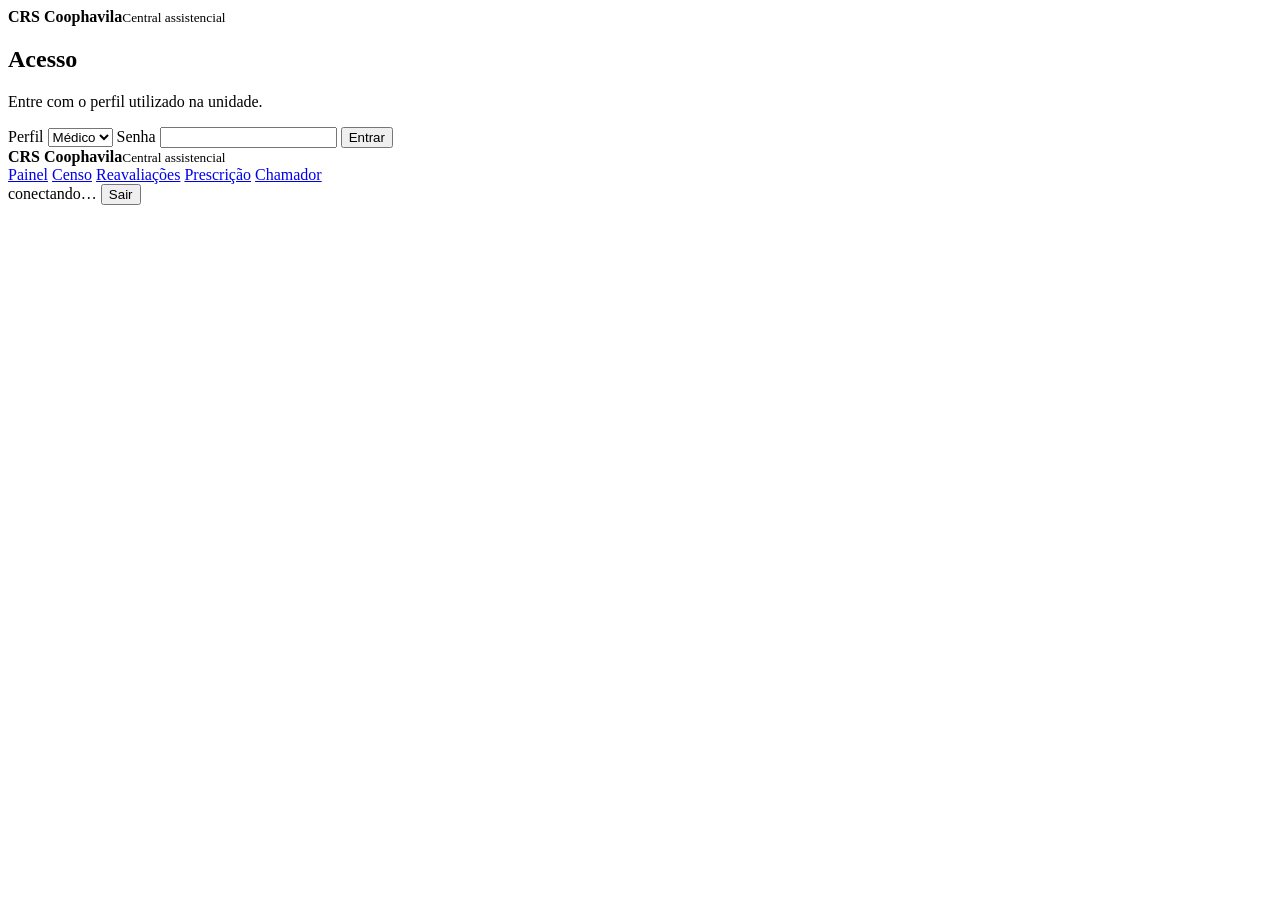
==== commit c70e68be: "chore: align root index with production app" ====
--- a/index.html
+++ b/index.html
@@ -1,266 +1,56 @@
-<!DOCTYPE html>
+<!doctype html>
 <html lang="pt-BR">
 <head>
-<meta charset="UTF-8">
-<meta name="viewport" content="width=device-width,initial-scale=1,viewport-fit=cover">
-<title>Central CRS Coophavila</title>
-<style>
-:root{--bg0:#061417;--bg1:#0a2024;--card:#102f34;--card2:#143a40;--line:rgba(236,248,246,.11);--ink:#f1f8f6;--dim:#a7bcba;--muted:#6f8d8b;--teal:#35c7b8;--amber:#f2a93b;--danger:#e26161;--blue:#67a8ff;--green:#68d391;--radius:14px}
-*{box-sizing:border-box}html,body{min-height:100%;margin:0;background:radial-gradient(110% 90% at 10% 0%,#10383d 0%,var(--bg1) 46%,var(--bg0) 100%);color:var(--ink);font-family:Inter,system-ui,-apple-system,BlinkMacSystemFont,"Segoe UI",sans-serif;-webkit-font-smoothing:antialiased}button,input,textarea,select{font:inherit}button{cursor:pointer}.hidden{display:none!important}.mono{font-family:ui-monospace,SFMono-Regular,Menlo,Consolas,monospace}.muted{color:var(--dim)}
-.shell{min-height:100vh}.topbar{height:66px;position:sticky;top:0;z-index:30;display:flex;align-items:center;gap:18px;padding:0 24px;background:rgba(6,20,23,.94);backdrop-filter:blur(14px);border-bottom:1px solid var(--line)}.brand{display:flex;align-items:center;gap:10px;min-width:190px}.brand-dot{width:10px;height:10px;border-radius:50%;background:var(--teal);box-shadow:0 0 0 5px rgba(53,199,184,.12)}.brand b{font-size:15px;letter-spacing:.01em}.brand small{display:block;color:var(--muted);font-size:10px;margin-top:2px}.nav{display:flex;gap:6px;overflow:auto;flex:1}.nav a{color:var(--dim);text-decoration:none;padding:9px 11px;border-radius:9px;font-size:13px;font-weight:700;white-space:nowrap}.nav a:hover,.nav a.active{background:var(--card);color:var(--ink)}.sync{font-size:11px;color:var(--muted);white-space:nowrap}.sync.ok{color:#8be0d7}.sync.err{color:#ffaaaa}.content{max-width:1440px;margin:0 auto;padding:26px 24px 60px}.page-head{display:flex;align-items:flex-end;justify-content:space-between;gap:18px;margin-bottom:22px}.eyebrow{color:var(--teal);font-size:11px;letter-spacing:.18em;text-transform:uppercase;font-weight:800}.page-head h1{margin:5px 0 0;font-size:28px}.page-head p{margin:5px 0 0;color:var(--dim);font-size:13px}.actions{display:flex;gap:8px;flex-wrap:wrap}.btn{border:1px solid var(--line);border-radius:10px;background:var(--card);color:var(--ink);padding:10px 13px;font-weight:750}.btn:hover{filter:brightness(1.08)}.btn.primary{background:var(--teal);border-color:var(--teal);color:#032522}.btn.amber{border-color:rgba(242,169,59,.5);color:#ffd181}.btn.danger{border-color:rgba(226,97,97,.5);color:#ffb0b0}.btn.blue{border-color:rgba(103,168,255,.5);color:#a8ccff}.btn.small{padding:7px 9px;font-size:12px}.grid4{display:grid;grid-template-columns:repeat(4,minmax(0,1fr));gap:14px}.metric{background:linear-gradient(180deg,var(--card2),var(--card));border:1px solid var(--line);border-radius:var(--radius);padding:17px}.metric .num{font-size:32px;font-weight:850;margin-top:8px}.metric small{color:var(--dim);font-size:12px}.quick-grid{display:grid;grid-template-columns:repeat(3,minmax(0,1fr));gap:14px;margin-top:18px}.quick{background:var(--card);border:1px solid var(--line);border-radius:var(--radius);padding:18px}.quick h3{margin:8px 0 6px}.quick p{margin:0 0 14px;color:var(--dim);font-size:13px;line-height:1.5}.sector-stack{display:flex;flex-direction:column;gap:16px}.sector{background:rgba(16,47,52,.72);border:1px solid var(--line);border-radius:16px;overflow:hidden}.sector-head{display:flex;align-items:center;justify-content:space-between;padding:15px 17px;border-bottom:1px solid var(--line);background:rgba(20,58,64,.65)}.sector-title{font-weight:850}.count{display:inline-flex;min-width:25px;height:25px;align-items:center;justify-content:center;border-radius:999px;background:rgba(255,255,255,.08);font-size:12px;margin-left:8px}.patient-list{display:flex;flex-direction:column}.patient-row{display:grid;grid-template-columns:minmax(220px,1.15fr) minmax(180px,1fr) minmax(180px,1fr) auto;gap:14px;align-items:center;padding:14px 17px;border-bottom:1px solid var(--line)}.patient-row:last-child{border-bottom:0}.patient-name{font-weight:800}.patient-meta{color:var(--muted);font-size:11px;margin-top:4px}.patient-case,.patient-pending{font-size:13px;line-height:1.35}.patient-pending{color:#ffd58c}.row-actions{display:flex;gap:6px;justify-content:flex-end}.empty{padding:28px 18px;text-align:center;color:var(--muted);font-size:13px}.review-grid{display:grid;grid-template-columns:repeat(2,minmax(0,1fr));gap:14px}.review-card{background:var(--card);border:1px solid var(--line);border-radius:14px;padding:16px}.review-card h3{margin:0 0 4px;font-size:17px}.review-card .case{margin:9px 0;color:var(--dim);font-size:13px}.review-card .time{font-size:11px;color:var(--amber)}.review-actions{display:flex;gap:7px;flex-wrap:wrap;margin-top:14px}.link-card{display:flex;align-items:center;gap:14px;background:var(--card);border:1px solid var(--line);border-radius:14px;padding:18px;text-decoration:none;color:var(--ink)}.link-card:hover{border-color:rgba(53,199,184,.5)}.link-icon{font-size:28px}.link-card h3{margin:0 0 4px}.link-card p{margin:0;color:var(--dim);font-size:13px}.links{display:grid;grid-template-columns:repeat(3,minmax(0,1fr));gap:14px}.modal{position:fixed;inset:0;background:rgba(0,8,10,.76);z-index:70;display:none;align-items:center;justify-content:center;padding:18px}.modal.show{display:flex}.modal-card{width:min(760px,100%);max-height:90vh;overflow:auto;background:#0d292d;border:1px solid var(--line);border-radius:18px;box-shadow:0 28px 90px rgba(0,0,0,.5)}.modal-head{display:flex;align-items:flex-start;justify-content:space-between;gap:12px;padding:18px 20px;border-bottom:1px solid var(--line)}.modal-head h2{margin:0;font-size:21px}.modal-body{padding:20px}.close{background:transparent;border:0;color:var(--dim);font-size:22px}.form-grid{display:grid;grid-template-columns:repeat(2,minmax(0,1fr));gap:12px}.field{display:flex;flex-direction:column;gap:6px}.field.full{grid-column:1/-1}.field label{font-size:11px;text-transform:uppercase;letter-spacing:.08em;color:var(--muted);font-weight:800}.field input,.field textarea,.field select{width:100%;background:#071d20;color:var(--ink);border:1px solid var(--line);border-radius:10px;padding:11px 12px;outline:none}.field textarea{min-height:82px;resize:vertical}.field input:focus,.field textarea:focus,.field select:focus{border-color:rgba(53,199,184,.65)}.modal-actions{display:flex;justify-content:flex-end;gap:8px;margin-top:16px;flex-wrap:wrap}.tabs{display:flex;gap:6px;border-bottom:1px solid var(--line);padding:0 20px}.tab{background:transparent;border:0;color:var(--dim);padding:12px 8px;border-bottom:2px solid transparent;font-weight:800}.tab.active{color:var(--teal);border-color:var(--teal)}.tab-pane{display:none}.tab-pane.active{display:block}.info-grid{display:grid;grid-template-columns:1fr 1fr;gap:12px}.panel{border:1px solid var(--line);border-radius:12px;background:rgba(6,20,23,.35);padding:14px}.panel h4{margin:0 0 9px}.list-plain{display:flex;flex-direction:column;gap:8px}.item{display:flex;align-items:flex-start;justify-content:space-between;gap:10px;padding:10px;border:1px solid var(--line);border-radius:10px;background:#0a2226}.item-main{min-width:0}.item-main b{font-size:13px}.item-main p{margin:4px 0 0;color:var(--dim);font-size:12px;white-space:pre-wrap;overflow-wrap:anywhere}.item-meta{color:var(--muted);font-size:10px;margin-top:4px}.drop{border:1px dashed rgba(53,199,184,.4);border-radius:12px;padding:16px;text-align:center;color:var(--dim);font-size:12px}.drop input{margin-top:10px}.presc-preview{white-space:pre-wrap;background:#071d20;border:1px solid var(--line);border-radius:10px;padding:12px;max-height:260px;overflow:auto;color:#d9e6e4;font-size:12px}.toast{position:fixed;left:50%;bottom:20px;transform:translateX(-50%);z-index:100;background:#10353a;border:1px solid var(--line);border-radius:10px;padding:11px 14px;font-size:13px;opacity:0;pointer-events:none;transition:.18s}.toast.show{opacity:1}.toast.err{color:#ffb4b4;border-color:rgba(226,97,97,.5)}
-.call-full{min-height:100vh;padding:24px}.call-head{display:flex;align-items:center;justify-content:space-between;gap:12px}.call-panel{max-width:500px;margin:35px auto;background:var(--card);border:1px solid var(--line);border-radius:16px;padding:20px}.call-panel h2{margin-top:0}.call-now{max-width:1150px;margin:25px auto;display:grid;grid-template-columns:1.7fr 1fr;gap:18px}.now-card,.history-card{background:var(--card);border:1px solid var(--line);border-radius:18px;padding:22px}.now-card{min-height:420px;display:flex;flex-direction:column;justify-content:center;align-items:center;text-align:center}.now-sala{font-size:18px;color:var(--teal);font-weight:800}.now-name{font-size:clamp(38px,6vw,78px);font-weight:900;text-transform:uppercase;margin-top:14px;word-break:break-word}.history-card h3{margin-top:0}.history-item{padding:11px 0;border-bottom:1px solid var(--line)}.history-item:last-child{border:0}.history-item b{display:block}.history-item span{font-size:11px;color:var(--muted)}.overlay-audio{position:fixed;inset:0;background:var(--bg0);z-index:90;display:flex;align-items:center;justify-content:center;text-align:center;padding:24px}.overlay-audio .box{max-width:430px}.overlay-audio p{color:var(--dim);line-height:1.5}.mine{margin-top:18px}.mine h4{color:var(--muted);font-size:11px;text-transform:uppercase;letter-spacing:.1em}.mine-item{display:flex;align-items:center;justify-content:space-between;padding:10px 0;border-bottom:1px solid var(--line)}
-@media(max-width:980px){.grid4{grid-template-columns:repeat(2,1fr)}.quick-grid,.links{grid-template-columns:1fr}.patient-row{grid-template-columns:1fr 1fr auto}.patient-pending{grid-column:1/3}.review-grid{grid-template-columns:1fr}.call-now{grid-template-columns:1fr}.now-card{min-height:320px}}
-@media(max-width:700px){.topbar{height:auto;min-height:66px;align-items:flex-start;flex-wrap:wrap;padding:10px 12px}.brand{min-width:auto}.nav{order:3;width:100%;padding-bottom:2px}.sync{margin-left:auto}.content{padding:20px 12px 50px}.page-head{align-items:flex-start;flex-direction:column}.grid4{grid-template-columns:1fr 1fr}.patient-row{grid-template-columns:1fr}.patient-pending{grid-column:auto}.row-actions{justify-content:flex-start}.form-grid,.info-grid{grid-template-columns:1fr}.field.full{grid-column:auto}.links{grid-template-columns:1fr}.call-full{padding:14px}.now-name{font-size:44px}}
-</style>
+  <meta charset="utf-8">
+  <meta name="viewport" content="width=device-width,initial-scale=1,viewport-fit=cover">
+  <meta name="theme-color" content="#071719">
+  <title>CRS Coophavila · Central Assistencial</title>
+  <link rel="stylesheet" href="/styles.css">
+  <script src="/app.js" defer></script>
 </head>
 <body>
-<div id="main-shell" class="shell">
-  <header class="topbar">
-    <div class="brand"><span class="brand-dot"></span><div><b>CRS Coophavila</b><small>Central assistencial</small></div></div>
-    <nav class="nav" id="nav">
-      <a href="#central" data-route="central">Painel</a>
-      <a href="#censo" data-route="censo">Censo</a>
-      <a href="#reavaliacoes" data-route="reavaliacoes">Reavaliações</a>
-      <a href="#prescricao" data-route="prescricao">Prescrição</a>
-      <a href="#chamador" data-route="chamador">Chamador</a>
-    </nav>
-    <div class="sync" id="sync">sincronizando…</div>
-  </header>
-  <main class="content" id="content"></main>
-</div>
+  <div id="toast" class="toast" role="status"></div>
 
-<section id="doctor-view" class="call-full hidden">
-  <div class="call-head"><div class="brand"><span class="brand-dot"></span><div><b>Chamador · Médico</b><small>CRS Coophavila</small></div></div><a class="btn small" href="#chamador">← voltar</a></div>
-  <div class="call-panel">
-    <h2>Chamar paciente</h2>
-    <div class="form-grid">
-      <div class="field"><label>Sala</label><input id="call-room" inputmode="numeric" placeholder="Ex: 4"></div>
-      <div class="field"><label>Paciente</label><input id="call-name" placeholder="Nome completo" autocomplete="off"></div>
+  <section id="login-view" class="login-view hidden">
+    <div class="login-card">
+      <div class="brand-lockup"><span class="brand-dot"></span><div><strong>CRS Coophavila</strong><small>Central assistencial</small></div></div>
+      <h1>Acesso</h1>
+      <p>Entre com o perfil utilizado na unidade.</p>
+      <form id="login-form">
+        <label>Perfil
+          <select id="login-role">
+            <option value="doctor">Médico</option>
+            <option value="admin">Admin</option>
+          </select>
+        </label>
+        <label>Senha
+          <input id="login-password" type="password" autocomplete="current-password" required>
+        </label>
+        <button class="btn primary full" type="submit">Entrar</button>
+        <div id="login-error" class="form-error"></div>
+      </form>
     </div>
-    <button class="btn primary" id="call-btn" style="width:100%;margin-top:14px">🔊 Chamar paciente</button>
-    <div class="mine"><h4>Seus últimos chamados</h4><div id="mine-list"></div></div>
+  </section>
+
+  <div id="app-shell" class="shell hidden">
+    <header class="topbar">
+      <div class="brand-lockup"><span class="brand-dot"></span><div><strong>CRS Coophavila</strong><small>Central assistencial</small></div></div>
+      <nav id="nav" class="nav">
+        <a href="#painel" data-route="painel">Painel</a>
+        <a href="#censo" data-route="censo">Censo</a>
+        <a href="#reavaliacoes" data-route="reavaliacoes">Reavaliações</a>
+        <a href="#prescricao" data-route="prescricao">Prescrição</a>
+        <a href="#chamador" data-route="chamador">Chamador</a>
+      </nav>
+      <div class="top-actions">
+        <span id="sync-status" class="sync">conectando…</span>
+        <span id="role-badge" class="role-badge"></span>
+        <button id="logout-btn" class="btn ghost small">Sair</button>
+      </div>
+    </header>
+    <main id="content" class="content"></main>
   </div>
-</section>
 
-<section id="reception-view" class="call-full hidden">
-  <div class="call-head"><div class="brand"><span class="brand-dot"></span><div><b>Chamador · Recepção</b><small>CRS Coophavila</small></div></div><div><span id="clock" class="mono muted"></span> <a class="btn small" href="#chamador">voltar</a></div></div>
-  <div class="call-now"><div class="now-card"><div id="now-sala" class="now-sala">AGUARDANDO CHAMADO</div><div id="now-name" class="now-name">—</div><div id="now-time" class="muted mono" style="margin-top:18px"></div></div><div class="history-card"><h3>Chamados anteriores</h3><div id="call-history"></div></div></div>
-  <div class="overlay-audio" id="audio-overlay"><div class="box"><h2>Ativar painel da recepção</h2><p>O navegador precisa de um toque inicial para liberar o áudio dos chamados.</p><button class="btn primary" id="activate-audio">Ativar painel</button></div></div>
-</section>
-
-<div class="modal" id="patient-modal"><div class="modal-card"><div class="modal-head"><div><h2 id="patient-title">Paciente</h2><div class="muted" id="patient-subtitle" style="font-size:12px;margin-top:4px"></div></div><button class="close" data-close="patient-modal">×</button></div><div class="tabs"><button class="tab active" data-tab="resumo">Resumo</button><button class="tab" data-tab="exames">Exames</button><button class="tab" data-tab="prescricoes">Prescrições</button></div><div class="modal-body"><div class="tab-pane active" id="tab-resumo"></div><div class="tab-pane" id="tab-exames"></div><div class="tab-pane" id="tab-prescricoes"></div></div></div></div>
-<div class="modal" id="sector-modal"><div class="modal-card" style="width:min(440px,100%)"><div class="modal-head"><h2>Destino no Censo</h2><button class="close" data-close="sector-modal">×</button></div><div class="modal-body"><div class="field"><label>Setor</label><select id="sector-select"><option value="emergencia">Emergência</option><option value="infantil">Enfermaria Infantil</option><option value="feminina">Enfermaria Feminina</option><option value="masculina">Enfermaria Masculina</option></select></div><div class="modal-actions"><button class="btn" data-close="sector-modal">Cancelar</button><button class="btn primary" id="sector-confirm">Confirmar</button></div></div></div></div>
-<div class="modal" id="manual-modal"><div class="modal-card" style="width:min(560px,100%)"><div class="modal-head"><h2>Adicionar ao Censo</h2><button class="close" data-close="manual-modal">×</button></div><div class="modal-body"><div class="form-grid"><div class="field full"><label>Nome do paciente</label><input id="manual-name"></div><div class="field"><label>Idade</label><input id="manual-age" inputmode="numeric"></div><div class="field"><label>Setor</label><select id="manual-sector"><option value="emergencia">Emergência</option><option value="infantil">Enfermaria Infantil</option><option value="feminina">Enfermaria Feminina</option><option value="masculina">Enfermaria Masculina</option></select></div><div class="field full"><label>Caso / resumo</label><textarea id="manual-case"></textarea></div><div class="field full"><label>Pendências</label><textarea id="manual-pending"></textarea></div></div><div class="modal-actions"><button class="btn" data-close="manual-modal">Cancelar</button><button class="btn primary" id="manual-save">Adicionar ao Censo</button></div></div></div></div>
-<div class="modal" id="text-modal"><div class="modal-card"><div class="modal-head"><h2 id="text-title">Visualização</h2><button class="close" data-close="text-modal">×</button></div><div class="modal-body"><div class="presc-preview" id="text-body"></div></div></div></div>
-<div class="toast" id="toast"></div>
-
-<script>
-(function(){
-'use strict';
-const PRESC_URL='https://plantonistae-create.github.io/prescricao/crs.html';
-const PRESC_ORIGIN='https://plantonistae-create.github.io';
-const PFX_PAT='crs-paciente:';
-const PFX_PRESC='crs-prescricao:';
-const PFX_LATEST='crs-prescricao-latest:';
-const PFX_LAB='crs-lab:';
-const CALL_PREFIX='upa-chamado:';
-const ROOM_KEY='upa-medico-sala';
-const sectors=[
-  {id:'emergencia',label:'🚨 Emergência'},
-  {id:'infantil',label:'🧒 Enfermaria Infantil'},
-  {id:'feminina',label:'👩 Enfermaria Feminina'},
-  {id:'masculina',label:'👨 Enfermaria Masculina'}
-];
-let patients=[];
-let currentPatient=null;
-let sectorAction=null;
-let syncTimer=null;
-let remoteOk=false;
-let lastCallKey=null;
-let speechQueue=[];
-let speaking=false;
-let receptionTimer=null;
-
-function uuid(){return crypto.randomUUID?crypto.randomUUID():('p-'+Date.now()+'-'+Math.random().toString(36).slice(2));}
-function escapeHtml(s){return String(s??'').replace(/[&<>"']/g,c=>({'&':'&amp;','<':'&lt;','>':'&gt;','"':'&quot;',"'":'&#39;'}[c]));}
-function fmt(ts){return ts?new Date(ts).toLocaleString('pt-BR',{day:'2-digit',month:'2-digit',hour:'2-digit',minute:'2-digit'}):'—';}
-function toast(msg,err){const el=document.getElementById('toast');el.textContent=msg;el.className='toast show'+(err?' err':'');clearTimeout(toast._t);toast._t=setTimeout(()=>el.className='toast',2400);}
-function openModal(id){document.getElementById(id).classList.add('show');}
-function closeModal(id){document.getElementById(id).classList.remove('show');}
-
-const db={
-  async get(key,shared=true){
-    if(window.storage&&typeof window.storage.get==='function'){remoteOk=true;return await window.storage.get(key,shared);}
-    remoteOk=false;return {value:localStorage.getItem(key)};
-  },
-  async set(key,value,shared=true){
-    if(window.storage&&typeof window.storage.set==='function'){remoteOk=true;return await window.storage.set(key,value,shared);}
-    remoteOk=false;localStorage.setItem(key,value);return true;
-  },
-  async del(key,shared=true){
-    if(window.storage&&typeof window.storage.delete==='function'){remoteOk=true;return await window.storage.delete(key,shared);}
-    remoteOk=false;localStorage.removeItem(key);return true;
-  },
-  async list(prefix,shared=true){
-    if(window.storage&&typeof window.storage.list==='function'){remoteOk=true;return await window.storage.list(prefix,shared);}
-    remoteOk=false;return {keys:Object.keys(localStorage).filter(k=>k.startsWith(prefix))};
-  }
-};
-async function jget(key,shared=true){try{const r=await db.get(key,shared);return r&&r.value?JSON.parse(r.value):null;}catch(_){return null;}}
-async function jset(key,obj,shared=true){return db.set(key,JSON.stringify(obj),shared);}
-function patientKey(id){return PFX_PAT+id;}
-async function savePatient(p){p.updatedAt=Date.now();await jset(patientKey(p.id),p,true);await syncPatients(false);}
-async function syncPatients(render=true){
-  try{
-    const lr=await db.list(PFX_PAT,true);const keys=(lr&&lr.keys)||[];
-    const vals=await Promise.all(keys.map(k=>jget(k,true)));
-    patients=vals.filter(Boolean).sort((a,b)=>(a.createdAt||0)-(b.createdAt||0));
-    const s=document.getElementById('sync');
-    if(remoteOk){s.textContent='● tempo real';s.className='sync ok';}else{s.textContent='modo local';s.className='sync';}
-    if(render) renderRoute();
-  }catch(e){const s=document.getElementById('sync');s.textContent='falha de sincronização';s.className='sync err';}
-}
-function activePatients(){return patients.filter(p=>p.status==='censo'||p.status==='reavaliacao');}
-function censoPatients(){return patients.filter(p=>p.status==='censo');}
-function reviewPatients(){return patients.filter(p=>p.status==='reavaliacao');}
-function routeName(){const h=(location.hash||'#central').slice(1);return ['central','censo','reavaliacoes','prescricao','chamador','medico','recepcao'].includes(h)?h:'central';}
-function renderRoute(){
-  const r=routeName();
-  document.getElementById('main-shell').classList.toggle('hidden',r==='medico'||r==='recepcao');
-  document.getElementById('doctor-view').classList.toggle('hidden',r!=='medico');
-  document.getElementById('reception-view').classList.toggle('hidden',r!=='recepcao');
-  document.querySelectorAll('#nav a').forEach(a=>a.classList.toggle('active',a.dataset.route===r));
-  if(r==='medico'){initDoctor();return;} if(r==='recepcao'){initReception();return;}
-  const c=document.getElementById('content');
-  if(r==='central') c.innerHTML=renderCentral();
-  if(r==='censo') c.innerHTML=renderCenso();
-  if(r==='reavaliacoes') c.innerHTML=renderReviews();
-  if(r==='prescricao') c.innerHTML=renderPrescriptionPage();
-  if(r==='chamador') c.innerHTML=renderCallerPage();
-  bindPage();
-}
-function head(title,sub,actions=''){return `<div class="page-head"><div><div class="eyebrow">CRS Coophavila</div><h1>${title}</h1><p>${sub}</p></div><div class="actions">${actions}</div></div>`;}
-function renderCentral(){
-  const cp=censoPatients(),rp=reviewPatients();
-  return head('Painel assistencial','Atalhos rápidos para o fluxo da unidade.',`<button class="btn primary" data-new-presc>+ Nova prescrição</button>`)+
-  `<div class="grid4"><div class="metric"><small>Pacientes no Censo</small><div class="num">${cp.length}</div></div><div class="metric"><small>Reavaliações</small><div class="num">${rp.length}</div></div><div class="metric"><small>Emergência</small><div class="num">${cp.filter(p=>p.sector==='emergencia').length}</div></div><div class="metric"><small>Total ativo</small><div class="num">${activePatients().length}</div></div></div>`+
-  `<div class="quick-grid"><div class="quick"><div>💊</div><h3>Nova prescrição</h3><p>Abra o prescritor e, ao final, envie o paciente para alta, reavaliação ou Censo.</p><button class="btn primary" data-new-presc>Abrir prescritor</button></div><div class="quick"><div>🏥</div><h3>Censo</h3><p>Pacientes alocados por setor, com prescrição vigente, exames e pendências.</p><a class="btn" href="#censo">Abrir Censo</a></div><div class="quick"><div>📢</div><h3>Chamador</h3><p>O chamador da unidade permanece no mesmo sistema e com o mesmo fluxo.</p><a class="btn" href="#chamador">Abrir Chamador</a></div></div>`;
-}
-function renderCenso(){
-  const rows=sectors.map(s=>{
-    const list=censoPatients().filter(p=>p.sector===s.id);
-    return `<section class="sector"><div class="sector-head"><div class="sector-title">${s.label}<span class="count">${list.length}</span></div></div><div class="patient-list">${list.length?list.map(patientRow).join(''):'<div class="empty">Nenhum paciente neste setor.</div>'}</div></section>`;
-  }).join('');
-  return head('Censo','Pacientes que permanecem na unidade, separados pelo setor físico.',`<button class="btn" id="manual-add">+ Adicionar manualmente</button><button class="btn primary" data-new-presc>+ Nova prescrição</button>`)+`<div class="sector-stack">${rows}</div>`;
-}
-function patientRow(p){return `<div class="patient-row"><div><div class="patient-name">${escapeHtml(p.name||'Paciente')}</div><div class="patient-meta">${p.age?escapeHtml(p.age)+' anos · ':''}${fmt(p.updatedAt)}</div></div><div class="patient-case">${escapeHtml(p.caseSummary||'Sem resumo registrado')}</div><div class="patient-pending">${escapeHtml(p.pending||'Sem pendências registradas')}</div><div class="row-actions"><button class="btn small" data-open-patient="${p.id}">Abrir</button><button class="btn small primary" data-edit-presc="${p.id}">Prescrição</button></div></div>`;}
-function renderReviews(){
-  const list=reviewPatients();
-  return head('Reavaliações','Pacientes medicados ou em investigação breve que aguardam nova avaliação.',`<button class="btn primary" data-new-presc>+ Nova prescrição</button>`)+
-  (list.length?`<div class="review-grid">${list.map(p=>`<div class="review-card"><h3>${escapeHtml(p.name)}</h3><div class="time">em reavaliação desde ${fmt(p.reviewAt||p.updatedAt)}</div><div class="case">${escapeHtml(p.caseSummary||'Sem resumo registrado')}</div><div class="review-actions"><button class="btn small" data-open-patient="${p.id}">Abrir</button><button class="btn small primary" data-edit-presc="${p.id}">Prescrição</button><button class="btn small amber" data-to-censo="${p.id}">Enviar ao Censo</button><button class="btn small blue" data-discharge="${p.id}">Alta</button></div></div>`).join('')}</div>`:'<div class="empty" style="background:var(--card);border:1px solid var(--line);border-radius:14px">Nenhum paciente aguardando reavaliação.</div>');
-}
-function renderPrescriptionPage(){return head('Prescrição','O prescritor abre integrado à Central CRS. Ao finalizar, escolha o destino do paciente.',`<button class="btn primary" data-new-presc>Abrir nova prescrição</button>`)+`<div class="links"><a class="link-card" href="#" data-new-presc><div class="link-icon">💊</div><div><h3>Nova prescrição</h3><p>Paciente novo ou atendimento que ainda não está no Censo.</p></div></a><a class="link-card" href="#censo"><div class="link-icon">🏥</div><div><h3>Prescrição vigente</h3><p>Abra o paciente no Censo e edite a última prescrição salva.</p></div></a><a class="link-card" href="#reavaliacoes"><div class="link-icon">🔄</div><div><h3>Paciente em reavaliação</h3><p>Reabra a prescrição do paciente e atualize a conduta sem redigitar do zero.</p></div></a></div>`;}
-function renderCallerPage(){return head('Chamador','Acesso ao painel do médico e à tela da recepção.',``)+`<div class="links"><a class="link-card" href="#medico"><div class="link-icon">🩺</div><div><h3>Painel do médico</h3><p>Chame o paciente e repita chamados anteriores.</p></div></a><a class="link-card" href="#recepcao"><div class="link-icon">📺</div><div><h3>Tela da recepção</h3><p>Exibição em tela cheia com anúncio por voz.</p></div></a><a class="link-card" href="https://chamador-crs-coophavila.crs-coophavila.workers.dev/" target="_blank" rel="noopener"><div class="link-icon">↗️</div><div><h3>Abrir em nova aba</h3><p>Útil para manter o Censo aberto enquanto usa o Chamador.</p></div></a></div>`;}
-function bindPage(){
-  document.querySelectorAll('[data-new-presc]').forEach(b=>b.onclick=e=>{e.preventDefault();openPrescription();});
-  document.querySelectorAll('[data-edit-presc]').forEach(b=>b.onclick=()=>openPrescription(b.dataset.editPresc));
-  document.querySelectorAll('[data-open-patient]').forEach(b=>b.onclick=()=>showPatient(b.dataset.openPatient));
-  document.querySelectorAll('[data-to-censo]').forEach(b=>b.onclick=()=>askSector(b.dataset.toCenso,'move'));
-  document.querySelectorAll('[data-discharge]').forEach(b=>b.onclick=()=>dischargePatient(b.dataset.discharge));
-  const ma=document.getElementById('manual-add');if(ma)ma.onclick=()=>openModal('manual-modal');
-}
-function openPrescription(patientId){
-  const id=patientId||uuid();
-  const u=new URL(PRESC_URL);u.searchParams.set('patientId',id);u.searchParams.set('returnOrigin',location.origin);
-  const w=window.open(u.toString(),'crs-prescricao-'+id);
-  if(!w) toast('O navegador bloqueou a nova aba. Libere pop-ups para o prescritor.',true);
-}
-async function getLatestPrescription(id){
-  const r=await db.get(PFX_LATEST+id,true);if(!r||!r.value)return null;
-  return jget(r.value,true);
-}
-async function handlePrescriptionSaved(data){
-  const id=data.patientId||uuid();const now=Date.now();
-  const existing=patients.find(p=>p.id===id)||{};
-  const p={...existing,id,name:data.patient?.name||existing.name||'Paciente',age:data.patient?.age||existing.age||'',sex:data.patient?.sex||existing.sex||'',createdAt:existing.createdAt||now,updatedAt:now,lastPrescriptionAt:now};
-  const key=PFX_PRESC+id+':'+now+'-'+Math.random().toString(36).slice(2,7);
-  const rec={key,patientId:id,createdAt:now,snapshot:data.snapshot||{},previewText:data.snapshot?.previewText||'',destination:data.destination||'salvar'};
-  await jset(key,rec,true);await db.set(PFX_LATEST+id,key,true);
-  if(data.destination==='reavaliacao'){p.status='reavaliacao';p.reviewAt=now;p.sector='';}
-  else if(data.destination==='censo'){p.status='censo';p.sector=sectors.some(s=>s.id===data.sector)?data.sector:'emergencia';p.censusAt=p.censusAt||now;}
-  else if(data.destination==='alta'){p.status='alta';p.dischargeAt=now;}
-  else if(!p.status){p.status='prescricao';}
-  await jset(patientKey(id),p,true);await syncPatients(true);
-  toast(data.destination==='censo'?'Paciente enviado ao Censo.':data.destination==='reavaliacao'?'Paciente enviado para Reavaliação.':data.destination==='alta'?'Prescrição salva e atendimento finalizado.':'Prescrição salva.');
-}
-window.addEventListener('message',async e=>{
-  if(e.origin!==PRESC_ORIGIN||!e.data)return;
-  if(e.data.type==='CRS_PRESCRIPTION_READY'){
-    const p=patients.find(x=>x.id===e.data.patientId)||null;const latest=await getLatestPrescription(e.data.patientId);
-    try{e.source.postMessage({type:'CRS_PRESCRIPTION_CONTEXT',context:{patient:p?{name:p.name,age:p.age,sex:p.sex}:null},snapshot:latest?.snapshot||null},e.origin);}catch(_){}
-  }
-  if(e.data.type==='CRS_PRESCRIPTION_SAVED') await handlePrescriptionSaved(e.data);
-});
-async function showPatient(id){
-  currentPatient=patients.find(p=>p.id===id);if(!currentPatient)return;
-  document.getElementById('patient-title').textContent=currentPatient.name||'Paciente';
-  document.getElementById('patient-subtitle').textContent=(currentPatient.age?currentPatient.age+' anos · ':'')+(currentPatient.status==='censo'?(sectors.find(s=>s.id===currentPatient.sector)?.label||'Censo'):'Reavaliação');
-  document.querySelectorAll('#patient-modal .tab').forEach((t,i)=>t.classList.toggle('active',i===0));document.querySelectorAll('#patient-modal .tab-pane').forEach((p,i)=>p.classList.toggle('active',i===0));
-  renderPatientSummary();await renderLabs();await renderPrescriptions();openModal('patient-modal');
-}
-function renderPatientSummary(){
-  const p=currentPatient;if(!p)return;
-  document.getElementById('tab-resumo').innerHTML=`<div class="form-grid"><div class="field full"><label>Caso / resumo</label><textarea id="edit-case">${escapeHtml(p.caseSummary||'')}</textarea></div><div class="field full"><label>Pendências</label><textarea id="edit-pending">${escapeHtml(p.pending||'')}</textarea></div>${p.status==='censo'?`<div class="field"><label>Setor atual</label><select id="edit-sector">${sectors.map(s=>`<option value="${s.id}" ${s.id===p.sector?'selected':''}>${s.label.replace(/^[^ ]+ /,'')}</option>`).join('')}</select></div>`:''}</div><div class="modal-actions"><button class="btn primary" id="save-summary">Salvar alterações</button><button class="btn" id="modal-presc">Abrir prescrição</button>${p.status==='censo'?'<button class="btn blue" id="modal-discharge">Alta / retirar do Censo</button>':'<button class="btn amber" id="modal-to-censo">Enviar ao Censo</button>'}</div>`;
-  document.getElementById('save-summary').onclick=async()=>{p.caseSummary=document.getElementById('edit-case').value.trim();p.pending=document.getElementById('edit-pending').value.trim();if(p.status==='censo')p.sector=document.getElementById('edit-sector').value;await savePatient(p);currentPatient=patients.find(x=>x.id===p.id);toast('Paciente atualizado.');};
-  document.getElementById('modal-presc').onclick=()=>openPrescription(p.id);
-  const d=document.getElementById('modal-discharge');if(d)d.onclick=()=>dischargePatient(p.id);
-  const tc=document.getElementById('modal-to-censo');if(tc)tc.onclick=()=>askSector(p.id,'move');
-}
-async function labRecords(id){const lr=await db.list(PFX_LAB+id+':',true);const keys=(lr&&lr.keys)||[];const vals=await Promise.all(keys.map(k=>jget(k,true)));return vals.filter(Boolean).sort((a,b)=>(b.createdAt||0)-(a.createdAt||0));}
-async function renderLabs(){
-  const p=currentPatient;if(!p)return;const labs=await labRecords(p.id);
-  document.getElementById('tab-exames').innerHTML=`<div class="info-grid"><div class="panel"><h4>Adicionar manualmente</h4><div class="field"><label>Exame</label><input id="lab-title" placeholder="Ex: Hemograma"></div><div class="field" style="margin-top:10px"><label>Resultado / resumo</label><textarea id="lab-text" placeholder="Ex: Hb 12,1 · Leuco 14.500 · Plaq 210.000"></textarea></div><button class="btn primary small" id="lab-manual-save" style="margin-top:10px">Salvar exame</button></div><div class="panel"><h4>Anexar PDF ou imagem</h4><div class="drop">PDF ou imagem do exame<br><input type="file" id="lab-file" accept="application/pdf,image/*"><div class="muted" style="margin-top:8px">Imagens são compactadas automaticamente. PDFs: até 8 MB.</div></div></div></div><div style="height:14px"></div><div class="panel"><h4>Exames anexados</h4><div class="list-plain">${labs.length?labs.map(l=>`<div class="item"><div class="item-main"><b>${escapeHtml(l.title||'Exame')}</b><div class="item-meta">${fmt(l.createdAt)}${l.fileName?' · '+escapeHtml(l.fileName):''}</div>${l.text?`<p>${escapeHtml(l.text)}</p>`:''}</div><div class="row-actions">${l.dataUrl?`<button class="btn small" data-open-lab="${l.key}">Abrir</button>`:''}<button class="btn small danger" data-del-lab="${l.key}">Excluir</button></div></div>`).join(''):'<div class="empty">Nenhum exame anexado.</div>'}</div></div>`;
-  document.getElementById('lab-manual-save').onclick=async()=>{const title=document.getElementById('lab-title').value.trim()||'Exame';const text=document.getElementById('lab-text').value.trim();if(!text)return toast('Informe o resultado do exame.',true);const key=PFX_LAB+p.id+':'+Date.now()+'-'+Math.random().toString(36).slice(2,6);await jset(key,{key,patientId:p.id,type:'manual',title,text,createdAt:Date.now()},true);await renderLabs();toast('Exame salvo.');};
-  document.getElementById('lab-file').onchange=async e=>{const f=e.target.files?.[0];if(!f)return;try{const dataUrl=await prepareFile(f);const key=PFX_LAB+p.id+':'+Date.now()+'-'+Math.random().toString(36).slice(2,6);await jset(key,{key,patientId:p.id,type:'file',title:f.name.replace(/\.[^.]+$/,''),fileName:f.name,mime:f.type,dataUrl,createdAt:Date.now()},true);await renderLabs();toast('Exame anexado.');}catch(err){toast(err.message||'Falha ao anexar exame.',true);}};
-  document.querySelectorAll('[data-open-lab]').forEach(b=>b.onclick=async()=>{const l=await jget(b.dataset.openLab,true);if(l?.dataUrl)window.open(l.dataUrl,'_blank');});
-  document.querySelectorAll('[data-del-lab]').forEach(b=>b.onclick=async()=>{if(!confirm('Excluir este exame anexado?'))return;await db.del(b.dataset.delLab,true);await renderLabs();toast('Exame excluído.');});
-}
-function readDataUrl(f){return new Promise((res,rej)=>{const r=new FileReader();r.onload=()=>res(r.result);r.onerror=()=>rej(new Error('Falha ao ler arquivo.'));r.readAsDataURL(f);});}
-async function prepareFile(f){if(f.type==='application/pdf'){if(f.size>8*1024*1024)throw new Error('PDF acima de 8 MB.');return readDataUrl(f);}if(f.type.startsWith('image/')){const src=await readDataUrl(f);return new Promise((res,rej)=>{const img=new Image();img.onload=()=>{let w=img.width,h=img.height,max=1800;if(w>max||h>max){const k=Math.min(max/w,max/h);w=Math.round(w*k);h=Math.round(h*k);}const c=document.createElement('canvas');c.width=w;c.height=h;c.getContext('2d').drawImage(img,0,0,w,h);res(c.toDataURL('image/jpeg',.82));};img.onerror=()=>rej(new Error('Imagem inválida.'));img.src=src;});}throw new Error('Use PDF ou imagem.');}
-async function prescriptionRecords(id){const lr=await db.list(PFX_PRESC+id+':',true);const keys=(lr&&lr.keys)||[];const vals=await Promise.all(keys.map(k=>jget(k,true)));return vals.filter(Boolean).sort((a,b)=>(b.createdAt||0)-(a.createdAt||0));}
-async function renderPrescriptions(){
-  const p=currentPatient;if(!p)return;const ps=await prescriptionRecords(p.id);
-  document.getElementById('tab-prescricoes').innerHTML=`<div class="modal-actions" style="margin-top:0;margin-bottom:12px"><button class="btn primary" id="presc-edit-current">${ps.length?'Editar prescrição vigente':'Criar prescrição'}</button></div><div class="list-plain">${ps.length?ps.map((r,i)=>`<div class="item"><div class="item-main"><b>${i===0?'Prescrição vigente':'Prescrição anterior'}</b><div class="item-meta">${fmt(r.createdAt)}</div><p>${escapeHtml((r.previewText||'Prescrição salva').slice(0,180))}${(r.previewText||'').length>180?'…':''}</p></div><button class="btn small" data-view-presc="${r.key}">Visualizar</button></div>`).join(''):'<div class="empty">Nenhuma prescrição salva para este paciente.</div>'}</div>`;
-  document.getElementById('presc-edit-current').onclick=()=>openPrescription(p.id);
-  document.querySelectorAll('[data-view-presc]').forEach(b=>b.onclick=async()=>{const r=await jget(b.dataset.viewPresc,true);document.getElementById('text-title').textContent='Prescrição · '+fmt(r?.createdAt);document.getElementById('text-body').textContent=r?.previewText||'Sem pré-visualização textual.';openModal('text-modal');});
-}
-async function dischargePatient(id){const p=patients.find(x=>x.id===id);if(!p)return;if(!confirm('Finalizar este atendimento e retirar o paciente das filas ativas?'))return;p.status='alta';p.dischargeAt=Date.now();await savePatient(p);closeModal('patient-modal');toast('Paciente retirado das filas ativas.');}
-function askSector(id,mode){sectorAction={id,mode};openModal('sector-modal');}
-document.getElementById('sector-confirm').onclick=async()=>{if(!sectorAction)return;const p=patients.find(x=>x.id===sectorAction.id);if(!p)return; p.status='censo';p.sector=document.getElementById('sector-select').value;p.censusAt=p.censusAt||Date.now();await savePatient(p);sectorAction=null;closeModal('sector-modal');closeModal('patient-modal');toast('Paciente enviado ao Censo.');};
-document.getElementById('manual-save').onclick=async()=>{const name=document.getElementById('manual-name').value.trim();if(!name)return toast('Informe o nome do paciente.',true);const now=Date.now();const p={id:uuid(),name,age:document.getElementById('manual-age').value.trim(),caseSummary:document.getElementById('manual-case').value.trim(),pending:document.getElementById('manual-pending').value.trim(),status:'censo',sector:document.getElementById('manual-sector').value,createdAt:now,updatedAt:now,censusAt:now};await jset(patientKey(p.id),p,true);['manual-name','manual-age','manual-case','manual-pending'].forEach(id=>document.getElementById(id).value='');closeModal('manual-modal');await syncPatients(true);toast('Paciente adicionado ao Censo.');};
-
-document.querySelectorAll('[data-close]').forEach(b=>b.onclick=()=>closeModal(b.dataset.close));
-document.querySelectorAll('#patient-modal .tab').forEach(t=>t.onclick=()=>{document.querySelectorAll('#patient-modal .tab').forEach(x=>x.classList.toggle('active',x===t));document.querySelectorAll('#patient-modal .tab-pane').forEach(p=>p.classList.toggle('active',p.id==='tab-'+t.dataset.tab));});
-
-// Chamador preservado
-async function callLog(){const lr=await db.list(CALL_PREFIX,true);const keys=((lr&&lr.keys)||[]).sort();const vals=await Promise.all(keys.map(k=>jget(k,true)));return vals.filter(Boolean).sort((a,b)=>(a.ts||0)-(b.ts||0));}
-async function appendCall(nome,sala){const key=CALL_PREFIX+Date.now()+'-'+Math.random().toString(36).slice(2,8);const e={key,nome,sala,ts:Date.now()};await jset(key,e,true);return e;}
-let doctorInit=false;
-function initDoctor(){if(doctorInit){renderMine();return;}doctorInit=true;const room=document.getElementById('call-room'),name=document.getElementById('call-name');db.get(ROOM_KEY,false).then(r=>{if(r?.value){room.value=r.value;renderMine();}});room.onchange=()=>{db.set(ROOM_KEY,room.value.trim(),false);renderMine();};name.onkeydown=e=>{if(e.key==='Enter')doCall();};document.getElementById('call-btn').onclick=()=>doCall();renderMine();setInterval(()=>{if(routeName()==='medico')renderMine();},5000);}
-async function doCall(nameOverride){const room=document.getElementById('call-room').value.trim(),nameEl=document.getElementById('call-name'),nome=nameOverride||nameEl.value.trim();if(!room||!nome)return toast('Informe sala e paciente.',true);try{await appendCall(nome,room);if(!nameOverride){nameEl.value='';nameEl.focus();}toast('Chamado enviado.');renderMine();}catch(_){toast('Falha ao chamar paciente.',true);}}
-async function renderMine(){const room=document.getElementById('call-room').value.trim();const log=await callLog();const mine=log.filter(e=>room&&String(e.sala)===room).reverse().slice(0,6);document.getElementById('mine-list').innerHTML=mine.length?mine.map(e=>`<div class="mine-item"><div><b>${escapeHtml(e.nome)}</b><div class="muted mono" style="font-size:10px">${fmt(e.ts)}</div></div><button class="btn small" data-recall="${escapeHtml(e.nome)}">🔁 Repetir</button></div>`).join(''):'<div class="muted" style="font-size:12px">Nenhum chamado desta sala.</div>';document.querySelectorAll('[data-recall]').forEach(b=>b.onclick=()=>doCall(b.dataset.recall));}
-let receptionInit=false;
-function initReception(){document.getElementById('clock').textContent=new Date().toLocaleTimeString('pt-BR');if(receptionInit)return;receptionInit=true;setInterval(()=>document.getElementById('clock').textContent=new Date().toLocaleTimeString('pt-BR'),1000);document.getElementById('activate-audio').onclick=()=>{try{const C=window.AudioContext||window.webkitAudioContext;if(C){window.__crsAudio=window.__crsAudio||new C();if(window.__crsAudio.state==='suspended')window.__crsAudio.resume();}}catch(_){}document.getElementById('audio-overlay').classList.add('hidden');pollReception();receptionTimer=setInterval(()=>{if(routeName()==='recepcao')pollReception();},2200);};}
-async function pollReception(){const log=await callLog();if(!log.length){renderCall(null,[]);return;}const last=log[log.length-1];renderCall(last,log.slice(0,-1).reverse().slice(0,6));if(lastCallKey===null){lastCallKey=last.key;return;}if(last.key!==lastCallKey){const idx=log.findIndex(x=>x.key===lastCallKey);const news=idx<0?[last]:log.slice(idx+1);speechQueue.push(...news);lastCallKey=last.key;processSpeech();}}
-function renderCall(last,hist){document.getElementById('now-sala').textContent=last?'SALA '+last.sala:'AGUARDANDO CHAMADO';document.getElementById('now-name').textContent=last?last.nome:'—';document.getElementById('now-time').textContent=last?fmt(last.ts):'';document.getElementById('call-history').innerHTML=hist.length?hist.map(e=>`<div class="history-item"><b>${escapeHtml(e.nome)}</b><span>Sala ${escapeHtml(e.sala)} · ${fmt(e.ts)}</span></div>`).join(''):'<div class="muted">Nenhum chamado anterior.</div>';}
-function processSpeech(){if(speaking||!speechQueue.length)return;speaking=true;const e=speechQueue.shift();beep();setTimeout(()=>speak(`Paciente ${e.nome}. Dirija-se à sala ${e.sala}. Repetindo: sala ${e.sala}.`,()=>{speaking=false;processSpeech();}),420);}
-function beep(){try{const C=window.AudioContext||window.webkitAudioContext;window.__crsAudio=window.__crsAudio||new C();const ctx=window.__crsAudio,t=ctx.currentTime;[880,1318].forEach((f,i)=>{const o=ctx.createOscillator(),g=ctx.createGain();o.frequency.value=f;g.gain.setValueAtTime(.0001,t+i*.15);g.gain.exponentialRampToValueAtTime(.2,t+i*.15+.02);g.gain.exponentialRampToValueAtTime(.0001,t+i*.15+.14);o.connect(g).connect(ctx.destination);o.start(t+i*.15);o.stop(t+i*.15+.16);});}catch(_){}}
-function speak(text,done){if(!('speechSynthesis'in window)){done();return;}const u=new SpeechSynthesisUtterance(text);u.lang='pt-BR';u.rate=.95;u.onend=done;u.onerror=done;speechSynthesis.speak(u);}
-
-window.addEventListener('hashchange',()=>{if(routeName()!=='recepcao'&&receptionTimer){clearInterval(receptionTimer);receptionTimer=null;}renderRoute();});
-setInterval(()=>syncPatients(false),3000);
-syncPatients(false).then(renderRoute);
-})();
-</script>
+  <div id="modal" class="modal hidden" aria-hidden="true"><div id="modal-card" class="modal-card"></div></div>
 </body>
-</html>+</html>
